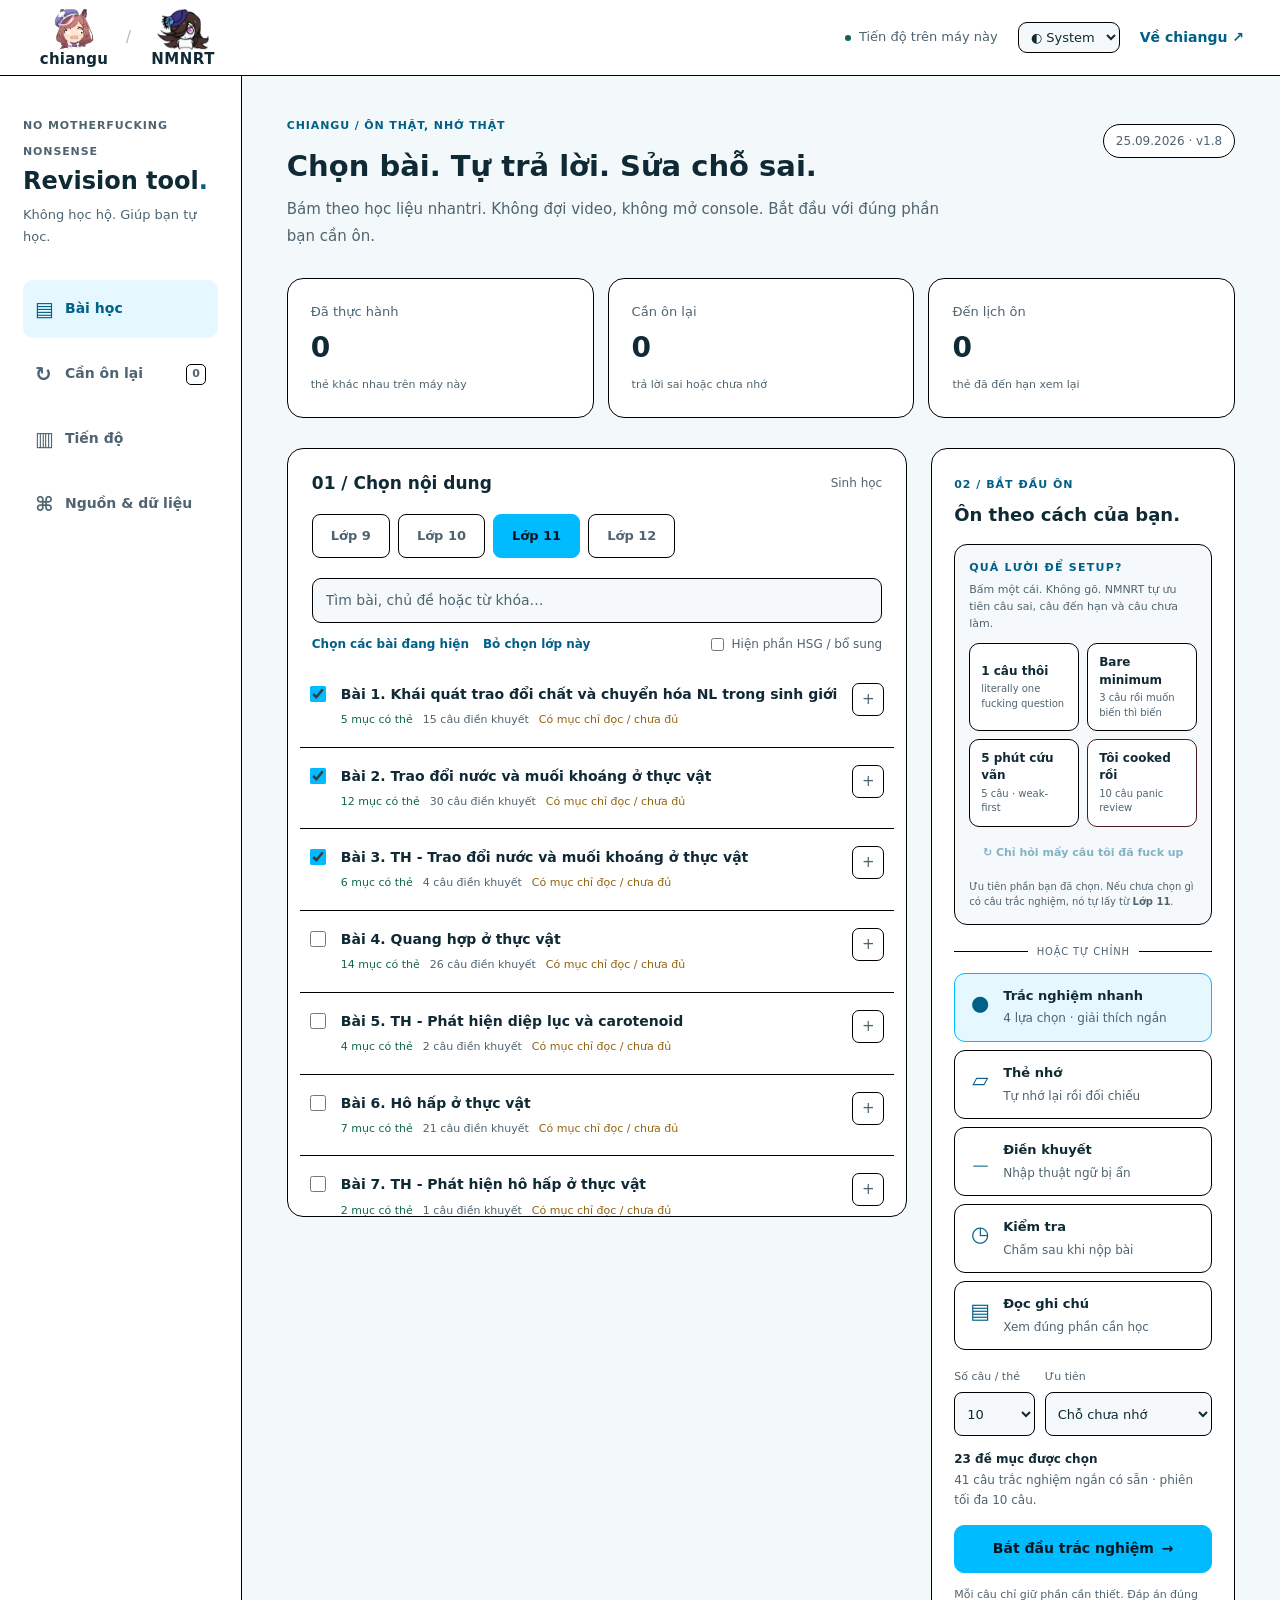
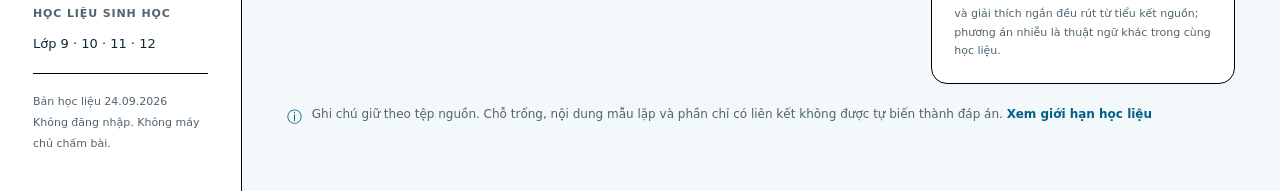
==== nmnrt/index.html @ a5d6cffc "V2 Update Major overhauls, idk what to put though..." ====
<!doctype html>
<html lang="vi">
<head>
<meta charset="utf-8"><meta name="viewport" content="width=device-width,initial-scale=1">
<meta name="description" content="NMNRT — ôn Sinh học theo chủ đề từ học liệu nhantri. Trắc nghiệm ngắn, giải thích gọn, thẻ nhớ và kiểm tra.">
<meta name="color-scheme" content="light dark">
<title>NMNRT · chiangu</title>
<!-- Shared Chiangu artwork; explicit sizes for browser tabs and saved shortcuts. -->
<link rel="icon" type="image/x-icon" href="assets/rice.ico?v=1.5" sizes="16x16 32x32 48x48">
<link rel="icon" type="image/png" href="assets/rice-16.png?v=1.5" sizes="16x16">
<link rel="icon" type="image/png" href="assets/rice-32.png?v=1.5" sizes="32x32">
<link rel="icon" type="image/png" href="assets/rice-48.png?v=1.5" sizes="48x48">
<link rel="apple-touch-icon" href="assets/rice-180.png?v=1.5" sizes="180x180">
<link rel="stylesheet" href="../theme.css?v=1.9">
<link rel="stylesheet" href="styles.css?v=1.9">
<script src="../theme.js?v=1.9"></script>
<script src="core.js" defer></script>
<script src="data.js?v=1.1" defer></script>
<script src="app.js?v=1.9" defer></script>
</head>
<body>
<a class="skip" href="#main">Bỏ qua đến nội dung</a>
<header class="topbar">
 <a class="wordmark" href="../index.html">
  <span class="brand-part">
    <img class="brand-icon chiangu-icon"
         src="../images/mambo.png"
         alt="">
    <span class="brand-label">chiangu</span>
  </span>

  <span class="slash">/</span>

  <span class="brand-part">
    <img class="brand-icon nmnrt-icon"
         src="assets/rice.png"
         alt="">
    <strong class="brand-label">NMNRT</strong>
  </span>
</a>
 <div class="top-actions"><span class="local-pill"><i aria-hidden="true"></i>Tiến độ trên máy này</span><label class="sr-only" for="theme">Giao diện</label><select id="theme" aria-label="Giao diện"><option value="system">◐ System</option><option value="light">☀ Bright</option><option value="dark">☾ Dark</option></select><a class="back-link" href="../index.html">Về chiangu ↗</a></div>
</header>
<div id="storageWarning" class="notice warning" hidden>Trình duyệt không cho lưu dữ liệu. Bạn vẫn ôn được; hãy xuất tiến độ trước khi đóng trang.</div>
<div class="shell">
<aside class="sidebar" aria-label="Điều hướng ôn tập">
 <div class="side-brand"><span class="eyebrow">NO MOTHERFUCKING NONSENSE</span><h1>Revision tool<span>.</span></h1><p>Không học hộ. Giúp bạn tự học.</p></div>
 <nav class="main-nav" aria-label="Các mục"><button class="nav-btn active" data-view="learn"><span aria-hidden="true">▤</span>Bài học</button><button class="nav-btn" data-view="weak"><span aria-hidden="true">↻</span>Cần ôn lại <b id="weakCount">0</b></button><button class="nav-btn" data-view="progress"><span aria-hidden="true">▥</span>Tiến độ</button><button class="nav-btn" data-view="sources"><span aria-hidden="true">⌘</span>Nguồn & dữ liệu</button></nav>
 <div class="side-bottom"><span class="tiny-label">HỌC LIỆU SINH HỌC</span><p>Lớp 9 · 10 · 11 · 12</p><div class="side-rule"></div><small>Bản học liệu 24.09.2026<br>Không đăng nhập. Không máy chủ chấm bài.</small></div>
</aside>
<main id="main" tabindex="-1"><div id="app"><p class="loading">Đang mở học liệu…</p></div></main>
</div>
<div id="toast" role="status" aria-live="polite"></div>
<dialog id="notesDialog"><div class="dialog-top"><strong id="dialogTitle">Ghi chú nguồn</strong><button class="icon-btn" id="closeNotes" aria-label="Đóng ghi chú">✕</button></div><div id="notesBody"></div></dialog>
<input type="file" id="importProgress" accept="application/json,.json" hidden>
<noscript><div class="notice warning">NMNRT cần JavaScript để mở ghi chú, tạo phiên ôn và lưu tiến độ.</div></noscript>
</body></html>
---- theme.css ----
/* Shared Chiangu theme + utility-page chrome.
   Page-specific layouts stay in their own stylesheets. */

@font-face {
  font-family: Comfortaa-Regular;
  src: url("./font/comfortaa/Comfortaa-Regular.ttf") format("truetype");
  font-display: swap;
}

@font-face {
  font-family: Comfortaa-Bold;
  src: url("./font/comfortaa/Comfortaa-Bold.ttf") format("truetype");
  font-display: swap;
}

:root {
  --chiangu-cyan: rgba(0, 187, 255, 1);
  --chiangu-cyan-hover: rgb(0, 162, 220);
  --chiangu-cyan-active: rgb(0, 130, 177);
  --chiangu-border: #000000;
  --chiangu-light-bg: #e5e7eb;
  --chiangu-dark-bg: #0b151c;
  --chiangu-dark-panel: #17252d;
  --chiangu-dark-panel-2: #1d2e38;
  --chiangu-dark-text: #eef7fb;
  --chiangu-dark-muted: #afc3cd;
}

html[data-theme="light"] {
  color-scheme: light;
}

html[data-theme="dark"] {
  color-scheme: dark;
}

/* ---------- Shared toolbar for root utility pages ---------- */
.chiangu-page-toolbar {
  box-sizing: border-box;
  width: min(100%, 1200px);
  margin: 0 auto 16px;
  display: flex;
  align-items: center;
  justify-content: space-between;
  gap: 12px;
  font-family: Comfortaa-Regular, system-ui, sans-serif;
}

.chiangu-back-button {
  display: inline-flex;
  align-items: center;
  justify-content: center;
  min-height: 42px;
  padding: 10px 16px;
  border: 1px solid var(--chiangu-border);
  border-radius: 10px;
  background: var(--chiangu-cyan);
  color: #ffffff !important;
  text-decoration: none !important;
  font-family: Comfortaa-Bold, Comfortaa-Regular, system-ui, sans-serif;
  font-size: 14px;
  font-weight: 700;
  line-height: 1.2;
  cursor: pointer;
  transition: background .18s ease, transform .1s ease;
}

.chiangu-back-button:hover {
  background: var(--chiangu-cyan-hover);
}

.chiangu-back-button:active {
  background: var(--chiangu-cyan-active);
  transform: scale(.97);
}

.chiangu-back-button:focus-visible,
.chiangu-theme-select:focus-visible {
  outline: 3px solid rgba(0, 187, 255, .35);
  outline-offset: 3px;
}

.chiangu-theme-field {
  display: inline-flex;
  align-items: center;
  gap: 8px;
  color: inherit;
  font-size: 13px;
  font-weight: 700;
}

.chiangu-theme-select {
  min-height: 40px;
  padding: 7px 30px 7px 10px;
  border: 1px solid var(--chiangu-border);
  border-radius: 10px;
  background: rgba(255, 255, 255, .94);
  color: #101820;
  font-family: Comfortaa-Regular, system-ui, sans-serif;
  font-size: 13px;
}

/* ---------- Conservative dark styling for utility pages ---------- */
html[data-theme="dark"] body.chiangu-utility-page {
  background-color: var(--chiangu-dark-bg) !important;
  color: var(--chiangu-dark-text);
}

html[data-theme="dark"] body.chiangu-utility-page .container,
html[data-theme="dark"] body.chiangu-utility-page .no-print,
html[data-theme="dark"] body.chiangu-utility-page .section,
html[data-theme="dark"] body.chiangu-utility-page .controls,
html[data-theme="dark"] body.chiangu-utility-page .question,
html[data-theme="dark"] body.chiangu-utility-page .question-item,
html[data-theme="dark"] body.chiangu-utility-page .result,
html[data-theme="dark"] body.chiangu-utility-page .output,
html[data-theme="dark"] body.chiangu-utility-page .card {
  background-color: var(--chiangu-dark-panel) !important;
  color: var(--chiangu-dark-text) !important;
  border-color: var(--chiangu-border) !important;
}

html[data-theme="dark"] body.chiangu-utility-page h1,
html[data-theme="dark"] body.chiangu-utility-page h2,
html[data-theme="dark"] body.chiangu-utility-page h3,
html[data-theme="dark"] body.chiangu-utility-page h4,
html[data-theme="dark"] body.chiangu-utility-page label,
html[data-theme="dark"] body.chiangu-utility-page p,
html[data-theme="dark"] body.chiangu-utility-page li,
html[data-theme="dark"] body.chiangu-utility-page td,
html[data-theme="dark"] body.chiangu-utility-page caption {
  color: var(--chiangu-dark-text) !important;
}

html[data-theme="dark"] body.chiangu-utility-page input,
html[data-theme="dark"] body.chiangu-utility-page textarea,
html[data-theme="dark"] body.chiangu-utility-page select {
  background-color: var(--chiangu-dark-panel-2) !important;
  color: var(--chiangu-dark-text) !important;
  border-color: #000000 !important;
}

html[data-theme="dark"] body.chiangu-utility-page table,
html[data-theme="dark"] body.chiangu-utility-page th,
html[data-theme="dark"] body.chiangu-utility-page td {
  border-color: #000000 !important;
}

html[data-theme="dark"] body.chiangu-utility-page th {
  background-color: var(--chiangu-dark-panel-2) !important;
  color: var(--chiangu-dark-text) !important;
}

html[data-theme="dark"] .chiangu-theme-select {
  background: var(--chiangu-dark-panel-2);
  color: var(--chiangu-dark-text);
}

/* The printable certificate should remain a white document in dark mode. */
html[data-theme="dark"] body.chiangu-utility-page .certificate-page,
html[data-theme="dark"] body.chiangu-utility-page .certificate {
  background: #ffffff !important;
  color: #111827 !important;
}

@media (max-width: 600px) {
  .chiangu-page-toolbar {
    gap: 8px;
    margin-bottom: 12px;
  }

  .chiangu-back-button {
    padding: 10px 13px;
  }

  .chiangu-theme-field > span {
    position: absolute;
    width: 1px;
    height: 1px;
    padding: 0;
    margin: -1px;
    overflow: hidden;
    clip: rect(0, 0, 0, 0);
    white-space: nowrap;
    border: 0;
  }
}

@media print {
  .chiangu-page-toolbar {
    display: none !important;
  }
}
---- nmnrt/styles.css ----
/* NMNRT v1.8 — Chiangu cyan + local Comfortaa.
   CSS only: card IDs, answers, scoring, sessions and progress are unchanged.
   Filled controls use --accent; small links use --accent-text for readability. */
/* Local Comfortaa files already used by Chiangu's main stylesheet.
   These URLs are relative to nmnrt/; keep the existing font/ folder in place. */
@font-face {
  font-family: "Chiangu Comfortaa";
  src: url("../font/comfortaa/Comfortaa-Light.ttf") format("truetype");
  font-style: normal;
  font-weight: 300;
  font-display: swap;
}
@font-face {
  font-family: "Chiangu Comfortaa";
  src: url("../font/comfortaa/Comfortaa-Regular.ttf") format("truetype");
  font-style: normal;
  font-weight: 400;
  font-display: swap;
}
@font-face {
  font-family: "Chiangu Comfortaa";
  src: url("../font/comfortaa/Comfortaa-Bold.ttf") format("truetype");
  font-style: normal;
  font-weight: 700;
  font-display: swap;
}

:root {
  --bg: #f3f8fa;
  --panel: #fff;
  --panel2: #f5f9fb;
  --ink: #102a35;
  --muted: #4f6470;
  --line: #000000;
  --accent2: rgba(0, 187, 255, .10);
  --good: #126652;
  --good-bg: #e9f7f1;
  --warn: #92620e;
  --warn-bg: #fff5df;
  --bad: #a93848;
  --bad-bg: #fff0f2;
  --shadow: none;
  --radius: 16px;
  color-scheme: light;
  font-family: var(--chiangu-font);
  font-size: 15px;
  --chiangu-font: "Chiangu Comfortaa", "Comfortaa-Regular", system-ui, sans-serif;
  --accent-text: #006087;
  --accent-ink: #071820;
  --accent: rgba(0, 187, 255, 1);
  --accent-hover: rgb(0, 162, 220);
  --accent-active: rgb(0, 130, 177);
}

html[data-theme=dark] {
  --bg: #111a20;
  --panel: #17252d;
  --panel2: #1d2e38;
  --ink: #eaf3f7;
  --muted: #adc1cb;
  --line: #000000;
  --accent: rgba(0, 187, 255, 1);
  --accent2: rgba(0, 187, 255, .14);
  --good: #8ee3c2;
  --good-bg: #183d37;
  --warn: #f4cc7b;
  --warn-bg: #3f3321;
  --bad: #ffa4b2;
  --bad-bg: #442733;
  --shadow: none;
  color-scheme: dark;
  --accent-text: #7bdcff;
}

* {
  box-sizing: border-box;
}

body {
  margin: 0;
  background: var(--bg);
  color: var(--ink);
  line-height: 1.6;
}

button,input,select,textarea {
  font: inherit;
}

button,a,input,select,textarea {
  -webkit-tap-highlight-color: transparent;
}

button {
  cursor: pointer;
}

button:disabled {
  cursor: not-allowed;
  opacity: .46;
}

button,a {
  touch-action: manipulation;
}

button:focus-visible,a:focus-visible,summary:focus-visible {
  outline: 3px solid var(--accent);
  outline-offset: 3px;
}

input:focus-visible,select:focus-visible,textarea:focus-visible {
  outline: 2px solid var(--accent);
  outline-offset: 1px;
}

a {
  color: var(--accent-text);
  text-decoration: none;
}

a:hover {
  text-decoration: underline;
}

h1,h2,h3,p {
  margin: 0;
}

h2 {
  font-size: 29px;
  line-height: 1.3;
  letter-spacing: 0;
}

h3 {
  font-size: 18px;
  line-height: 1.4;
}

small {
  font-size: 13px;
}

.muted {
  color: var(--muted);
}

.sr-only {
  position: absolute;
  width: 1px;
  height: 1px;
  padding: 0;
  margin: -1px;
  overflow: hidden;
  clip: rect(0,0,0,0);
  white-space: nowrap;
  border: 0;
}

[hidden] {
  display: none !important;
}

.skip {
  position: absolute;
  top: -100px;
  left: 15px;
  background: var(--panel);
  padding: 10px;
  z-index: 1000;
}

.skip:focus {
  top: 10px;
}

.topbar {
  height: 76px;
  border-bottom: 1px solid var(--line);
  background: var(--panel);
  display: flex;
  align-items: center;
  justify-content: space-between;
  padding: 0 36px;
  gap: 16px;
  position: relative;
  z-index: 3;
}

.wordmark {
  display: flex;
  align-items: center;
  gap: 12px;
  color: var(--ink);
  font-weight: 700;
  white-space: nowrap;
}

/* Mambo and Rice use different amounts of transparent padding.
   Give them equal layout boxes, then optically compensate Rice. */
.brand-part {
  display: inline-grid;
  grid-template-rows: 42px auto;
  justify-items: center;
  align-items: center;
  min-width: 76px;
  gap: 2px;
}

.brand-icon {
  display: block;
  width: 42px;
  height: 42px;
  object-fit: contain;
  padding: 0;
  border: 0;
  border-radius: 0;
  background: transparent;
}

.chiangu-icon {
  transform: scale(.94);
}

.nmnrt-icon {
  transform: scale(1.28);
}

.brand-label {
  font-size: 15px;
  line-height: 1;
  font-weight: 700;
  letter-spacing: .2px;
}

.wordmark strong.brand-label {
  font-size: 15px;
  font-weight: 700;
  letter-spacing: .5px;
}

.wordmark:hover {
  text-decoration: none;
}

.slash {
  color: var(--muted);
  opacity: .45;
  margin: 0 2px;
  font-weight: 400;
}

.top-actions {
  display: flex;
  gap: 20px;
  align-items: center;
}

.local-pill {
  display: flex;
  align-items: center;
  gap: 8px;
  font-size: 13px;
  color: var(--muted);
}

.local-pill i {
  width: 6px;
  height: 6px;
  background: var(--good);
  border-radius: 50%;
}

.back-link {
  font-size: 14px;
  font-weight: 700;
}

.top-actions select {
  background: var(--panel2);
  color: var(--ink);
  border: 1px solid var(--line);
  border-radius: 9px;
  padding: 6px 8px;
  font-size: 13px;
}

.shell {
  display: grid;
  grid-template-columns: 242px minmax(0,1fr);
  max-width: 1700px;
  margin: auto;
  min-height: calc(100vh - 76px);
}

.sidebar {
  border-right: 1px solid var(--line);
  padding: 36px 23px;
  display: flex;
  flex-direction: column;
  gap: 32px;
  background: var(--panel);
}

.eyebrow,.tiny-label {
  font-size: 11px;
  letter-spacing: 1.7px;
  font-weight: 700;
  color: var(--muted);
}

.side-brand h1 {
  font-size: 24px;
  line-height: 1.5;
  letter-spacing: 0;
}

.side-brand h1 span {
  color: var(--accent-text);
}

.side-brand p {
  color: var(--muted);
  font-size: 13px;
  margin-top: 5px;
}

.main-nav {
  display: grid;
  gap: 7px;
}

.nav-btn {
  display: flex;
  align-items: center;
  gap: 11px;
  background: none;
  border: 0;
  text-align: left;
  color: var(--muted);
  border-radius: 10px;
  padding: 12px;
  font-size: 14px;
  font-weight: 700;
}

.nav-btn span {
  width: 19px;
  font-size: 20px;
}

.nav-btn.active {
  background: var(--accent2);
  color: var(--accent-text);
}

.nav-btn:hover {
  background: var(--panel2);
  color: var(--ink);
}

.nav-btn b {
  margin-left: auto;
  background: var(--panel);
  border: 1px solid var(--line);
  font-size: 11px;
  padding: 0 5px;
  border-radius: 5px;
}

.side-bottom {
  margin-top: auto;
  padding: 70px 10px 0;
}

.side-bottom p {
  font-size: 13px;
  margin: 8px 0;
}

.side-bottom small {
  color: var(--muted);
  font-size: 11px;
  line-height: 1.9;
  display: block;
}

.side-rule {
  height: 1px;
  background: var(--line);
  margin: 18px 0;
}

main {
  min-width: 0;
  padding: 40px clamp(22px,3.5vw,58px) 60px;
  outline: none;
}

.page-head {
  display: flex;
  justify-content: space-between;
  gap: 18px;
  align-items: flex-start;
  margin-bottom: 28px;
}

.page-head .eyebrow {
  font-size: 11px;
  color: var(--accent-text);
  margin-bottom: 10px;
  display: block;
}

.page-head p {
  color: var(--muted);
  font-size: 15px;
  margin-top: 10px;
  max-width: 680px;
}

.snapshot {
  white-space: nowrap;
  font-size: 12px;
  border: 1px solid var(--line);
  border-radius: 30px;
  padding: 6px 12px;
  color: var(--muted);
  background: var(--panel);
  margin-top: 8px;
}

.stats {
  display: grid;
  grid-template-columns: repeat(3,1fr);
  gap: 14px;
  margin: 0 0 30px;
}

.stat {
  background: var(--panel);
  border: 1px solid var(--line);
  border-radius: var(--radius);
  padding: 20px 23px;
}

.stat span {
  font-size: 13px;
  color: var(--muted);
}

.stat strong {
  display: block;
  font-size: 28px;
  line-height: 1.3;
  margin: 5px 0;
}

.stat small {
  font-size: 11px;
  color: var(--muted);
}

.workbench {
  display: grid;
  grid-template-columns: minmax(0,1fr) 304px;
  gap: 24px;
  align-items: start;
}

.panel {
  background: var(--panel);
  border: 1px solid var(--line);
  border-radius: var(--radius);
  box-shadow: var(--shadow);
  min-width: 0;
}

.panel-head {
  padding: 23px 24px 18px;
  display: flex;
  justify-content: space-between;
  gap: 10px;
  align-items: center;
}

.panel-head h3 {
  font-size: 16px;
}

.panel-head small {
  font-size: 12px;
  color: var(--muted);
}

.grade-tabs {
  display: flex;
  gap: 8px;
  padding: 0 24px 20px;
}

.grade-tab {
  border: 1px solid var(--line);
  background: var(--panel);
  color: var(--muted);
  padding: 8px 18px;
  border-radius: 8px;
  font-size: 13px;
  font-weight: 700;
}

.grade-tab.active {
  background: var(--accent);
  color: var(--accent-ink);
  border-color: var(--accent);
}

.search-wrap {
  padding: 0 24px;
}

.search {
  border: 1px solid var(--line);
  border-radius: 9px;
  width: 100%;
  padding: 10px 13px;
  background: var(--panel2);
  color: var(--ink);
  font-size: 14px;
}

.search::placeholder {
  color: var(--muted);
}

.selection-tools {
  padding: 11px 24px;
  display: flex;
  gap: 14px;
  flex-wrap: wrap;
  align-items: center;
}

.text-btn {
  border: 0;
  padding: 0;
  background: none;
  color: var(--accent-text);
  font-size: 12px;
  font-weight: 700;
}

.text-btn:hover {
  text-decoration: underline;
}

.tiny-check {
  font-size: 12px;
  color: var(--muted);
  display: flex;
  gap: 5px;
  align-items: center;
  margin-left: auto;
}

.tiny-check input {
  accent-color: var(--accent);
}

.lesson-list {
  padding: 0 12px 13px;
  max-height: 550px;
  overflow: auto;
}

.lesson {
  border-top: 1px solid var(--line);
  padding: 0 10px;
}

.lesson:first-child {
  border-top: 0;
}

.lesson-row {
  display: grid;
  grid-template-columns: 22px minmax(0,1fr) 25px;
  gap: 9px;
  align-items: start;
  padding: 17px 0;
}

.lesson-select {
  display: flex;
  padding-top: 3px;
}

.lesson-select input {
  width: 16px;
  height: 16px;
  margin: 0;
  accent-color: var(--accent);
}

.lesson-label {
  font-size: 14px;
  font-weight: 700;
  display: block;
  line-height: 1.5;
  cursor: pointer;
}

.lesson-meta {
  font-size: 11px;
  color: var(--muted);
  margin-top: 5px;
  display: flex;
  gap: 10px;
  flex-wrap: wrap;
}

.lesson-meta .ready {
  color: var(--good);
}

.lesson-meta .limited {
  color: var(--warn);
}

.icon-btn {
  border: 1px solid var(--line);
  border-radius: 7px;
  background: var(--panel);
  color: var(--muted);
  padding: 2px 7px;
  line-height: 1.8;
}

.section-choices {
  padding: 0 0 16px 30px;
  display: grid;
  gap: 8px;
}

.section-choice {
  display: grid;
  grid-template-columns: 17px minmax(0,1fr) auto;
  align-items: start;
  gap: 7px;
  font-size: 12px;
  color: var(--muted);
}

.section-choice label {
  cursor: pointer;
}

.section-choice input {
  accent-color: var(--accent);
  margin: 4px 0;
}

.section-choice a {
  font-size: 11px;
}

.section-choice .tag {
  font-size: 11px;
  padding: 1px 4px;
}

.session-setup {
  padding: 22px;
  position: sticky;
  top: 20px;
}

.session-setup .step {
  font-size: 11px;
  font-weight: 700;
  letter-spacing: 1px;
  color: var(--accent-text);
}

.session-setup h3 {
  margin: 6px 0 17px;
}

.mode-options {
  display: grid;
  gap: 8px;
}

.mode {
  border: 1px solid var(--line);
  background: var(--panel);
  border-radius: 11px;
  padding: 12px;
  color: var(--ink);
  display: flex;
  text-align: left;
  gap: 10px;
  width: 100%;
}

.mode.active {
  background: var(--accent2);
  border-color: var(--accent);
}

.mode .symbol {
  font-size: 21px;
  color: var(--accent-text);
  width: 26px;
  text-align: center;
}

.mode b {
  display: block;
  font-size: 13px;
}

.mode small {
  display: block;
  font-size: 11px;
  line-height: 1.5;
  color: var(--muted);
  margin-top: 2px;
}

.fields {
  display: grid;
  grid-template-columns: 1fr 1fr;
  gap: 10px;
  margin: 18px 0 13px;
}

.field label {
  display: block;
  font-size: 11px;
  color: var(--muted);
  margin-bottom: 5px;
}

.field select {
  width: 100%;
  border-radius: 8px;
  background: var(--panel2);
  border: 1px solid var(--line);
  padding: 8px;
  color: var(--ink);
  font-size: 13px;
}

.pool-line {
  font-size: 12px;
  color: var(--muted);
  line-height: 1.7;
  margin: 12px 0 15px;
  min-height: 40px;
}

.pool-line b {
  color: var(--ink);
}

.primary,.secondary,.danger {
  border-radius: 10px;
  padding: 11px 17px;
  font-size: 14px;
  font-weight: 700;
  display: inline-flex;
  justify-content: center;
  align-items: center;
  gap: 8px;
}

.primary {
  background: var(--accent);
  border: 1px solid var(--accent);
  color: var(--accent-ink);
}

html[data-theme=dark] .primary,html[data-theme=dark] .grade-tab.active {
  color: var(--accent-ink);
}

.secondary {
  background: var(--panel);
  border: 1px solid var(--line);
  color: var(--ink);
}

.danger {
  border: 1px solid var(--bad);
  background: var(--panel);
  color: var(--bad);
}

.full {
  width: 100%;
}

.setup-foot {
  font-size: 11px;
  color: var(--muted);
  line-height: 1.7;
  margin-top: 13px;
}

.bottom-note {
  margin-top: 20px;
  font-size: 12px;
  color: var(--muted);
  line-height: 1.8;
  display: flex;
  gap: 10px;
}

.bottom-note span {
  color: var(--accent-text);
  font-size: 15px;
}

.notice {
  border: 1px solid var(--line);
  border-radius: 12px;
  padding: 15px 18px;
  margin: 16px 0;
  font-size: 13px;
  line-height: 1.8;
}

.notice.warning {
  background: var(--warn-bg);
  color: var(--warn);
  border-color: var(--warn);
}

.notice.info {
  background: var(--accent2);
  color: var(--ink);
  border-color: var(--accent);
}

#storageWarning {
  margin: 0;
  border-radius: 0;
  text-align: center;
}

.empty-state {
  padding: 38px 25px;
  text-align: center;
}

.empty-state .empty-mark {
  font-size: 34px;
  color: var(--accent-text);
  display: block;
  margin-bottom: 12px;
}

.empty-state h3 {
  margin-bottom: 10px;
}

.empty-state p {
  color: var(--muted);
  font-size: 14px;
  max-width: 570px;
  margin: 0 auto 20px;
}

.tag {
  border: 1px solid var(--line);
  color: var(--muted);
  padding: 2px 7px;
  border-radius: 5px;
  font-size: 11px;
  white-space: nowrap;
}

.tag.warn {
  background: var(--warn-bg);
  color: var(--warn);
  border-color: var(--warn);
}

.tag.good {
  background: var(--good-bg);
  color: var(--good);
  border-color: var(--good);
}

.tag.bad {
  background: var(--bad-bg);
  color: var(--bad);
  border-color: var(--bad);
}

.toolbar {
  display: flex;
  gap: 10px;
  align-items: center;
  justify-content: space-between;
  margin: 0 0 22px;
  flex-wrap: wrap;
}

.toolbar h2 {
  font-size: 23px;
}

.progress-track {
  height: 5px;
  border-radius: 9px;
  background: var(--line);
  overflow: hidden;
  margin: 10px 0 25px;
}

.progress-track i {
  display: block;
  height: 100%;
  background: var(--accent);
  transition: width .2s;
}

.study-wrap {
  max-width: 860px;
  margin: auto;
}

.study-card {
  padding: 32px clamp(20px,4vw,44px);
  min-height: 330px;
}

.study-meta {
  display: flex;
  gap: 12px;
  align-items: center;
  justify-content: space-between;
  font-size: 12px;
  color: var(--muted);
  margin-bottom: 24px;
}

.study-meta span {
  max-width: 80%;
}

.prompt-label {
  font-size: 11px;
  letter-spacing: 1.2px;
  color: var(--accent-text);
  font-weight: 700;
  margin-bottom: 13px;
}

.question {
  font-size: 21px;
  line-height: 1.8;
  overflow-wrap: anywhere;
  font-weight: 400;
}

.blank {
  display: inline-block;
  min-width: 95px;
  border-bottom: 2px solid var(--accent);
  background: var(--accent2);
  padding: 0 12px;
  border-radius: 4px 4px 0 0;
  color: var(--accent-text);
  font-size: 17px;
  text-align: center;
}

.answer-input {
  width: 100%;
  border: 1px solid var(--line);
  border-radius: 10px;
  padding: 13px 15px;
  background: var(--panel2);
  color: var(--ink);
  margin: 25px 0 12px;
  font-size: 15px;
}

.answer-input::placeholder {
  color: var(--muted);
}

textarea.answer-input {
  resize: vertical;
  min-height: 125px;
}

.input-hint {
  font-size: 12px;
  color: var(--muted);
}

.card-actions {
  display: flex;
  justify-content: space-between;
  gap: 14px;
  margin-top: 24px;
  align-items: center;
  flex-wrap: wrap;
}

.feedback {
  margin-top: 24px;
  border-top: 1px solid var(--line);
  padding-top: 23px;
}

.feedback h3 {
  font-size: 16px;
  margin-bottom: 10px;
}

.source-notes {
  display: grid;
  gap: 12px;
  font-size: 15px;
  line-height: 1.85;
  margin: 15px 0;
  overflow-wrap: anywhere;
}

.source-notes p {
  white-space: pre-line;
}

.source-notes .source-item {
  border-left: 2px solid var(--line);
  padding-left: 15px;
}

.source-label {
  font-size: 11px;
  color: var(--muted);
  margin: 14px 0 0;
}

.source-link {
  font-size: 12px;
  margin-top: 8px;
  display: inline-block;
}

.rating-buttons {
  display: grid;
  grid-template-columns: repeat(4,1fr);
  gap: 8px;
  margin-top: 20px;
}

.rating {
  padding: 11px 5px;
  border: 1px solid var(--line);
  border-radius: 10px;
  background: var(--panel2);
  color: var(--ink);
  font-size: 13px;
}

.rating small {
  display: block;
  font-size: 11px;
  color: var(--muted);
  margin-top: 3px;
}

.rating[data-rating="0"] {
  color: var(--bad);
}

.rating[data-rating="3"] {
  color: var(--good);
}

.timer {
  font-family: ui-monospace,Consolas,monospace;
  padding: 6px 12px;
  background: var(--panel);
  border: 1px solid var(--line);
  border-radius: 8px;
  font-weight: 700;
  font-size: 16px;
}

.exam-grid {
  display: flex;
  gap: 6px;
  flex-wrap: wrap;
  margin-bottom: 20px;
}

.exam-number {
  min-width: 31px;
  height: 31px;
  background: var(--panel);
  border: 1px solid var(--line);
  color: var(--muted);
  border-radius: 6px;
  font-size: 12px;
}

.exam-number.answered {
  background: var(--accent2);
  color: var(--accent-text);
}

.exam-number.active {
  border: 2px solid var(--accent);
  color: var(--accent-text);
}

.result-hero {
  padding: 36px;
  text-align: center;
  margin-bottom: 24px;
}

.result-score {
  font-size: 62px;
  font-weight: 700;
  letter-spacing: 0;
  line-height: 1.2;
  color: var(--accent-text);
  margin: 15px 0;
}

.result-score small {
  font-size: 24px;
  color: var(--muted);
  font-weight: 400;
  letter-spacing: 0;
}

.result-hero p {
  color: var(--muted);
  font-size: 14px;
}

.result-actions {
  display: flex;
  gap: 10px;
  flex-wrap: wrap;
  justify-content: center;
  margin-top: 20px;
}

.review-list {
  display: grid;
  gap: 12px;
}

.review-item {
  padding: 20px;
}

.review-item summary {
  cursor: pointer;
  font-size: 14px;
  display: flex;
  align-items: flex-start;
  gap: 12px;
  list-style: none;
}

.review-item .question {
  font-size: 15px;
  margin: 18px 0 10px;
}

.review-item .your-answer {
  color: var(--muted);
  font-size: 13px;
  white-space: pre-wrap;
}

.weak-card {
  padding: 18px 22px;
  display: flex;
  justify-content: space-between;
  gap: 16px;
  align-items: center;
  border-bottom: 1px solid var(--line);
}

.weak-card:last-child {
  border-bottom: 0;
}

.weak-card h3 {
  font-size: 14px;
}

.weak-card p {
  font-size: 12px;
  color: var(--muted);
  margin: 5px 0;
}

.actions-row {
  display: flex;
  gap: 10px;
  flex-wrap: wrap;
  margin: 20px 0;
}

.section-heading {
  margin: 28px 0 14px;
  font-size: 18px;
}

.progress-row {
  padding: 18px 23px;
  border-top: 1px solid var(--line);
  display: grid;
  grid-template-columns: minmax(0,1fr) 130px;
  gap: 18px;
  align-items: center;
}

.progress-row:first-child {
  border: 0;
}

.progress-row h3 {
  font-size: 14px;
}

.progress-row small {
  color: var(--muted);
  font-size: 11px;
}

.progress-row .progress-track {
  margin: 7px 0;
  height: 6px;
}

.progress-summary {
  display: grid;
  grid-template-columns: 1fr 1fr;
  gap: 18px;
}

.progress-summary .panel {
  padding: 24px;
}

.progress-summary p {
  font-size: 13px;
  color: var(--muted);
  margin: 10px 0;
}

.coverage {
  width: 100%;
  border-collapse: collapse;
  font-size: 13px;
  text-align: left;
}

.coverage td,.coverage th {
  padding: 16px 19px;
  border-bottom: 1px solid var(--line);
}

.coverage th {
  color: var(--muted);
  font-size: 11px;
  background: var(--panel2);
}

.table-scroll {
  overflow: auto;
}

.source-page {
  max-width: 1040px;
}

.source-page .prose {
  font-size: 14px;
  color: var(--muted);
  line-height: 1.9;
  margin: 14px 0;
}

.source-page .panel-pad {
  padding: 22px 25px;
}

.source-page details {
  margin: 13px 0;
  font-size: 14px;
}

.source-page summary {
  cursor: pointer;
  font-weight: 700;
}

.source-page details p {
  margin: 9px 0;
  color: var(--muted);
}

.lesson-note {
  padding: 24px;
  margin-bottom: 15px;
}

.lesson-note summary {
  cursor: pointer;
  font-size: 15px;
  font-weight: 700;
}

.lesson-note .section-block {
  border-top: 1px solid var(--line);
  padding: 20px 0;
}

.lesson-note h3 {
  font-size: 15px;
  margin-bottom: 8px;
}

.notes-mini {
  font-size: 12px;
  color: var(--muted);
  margin-top: 10px;
}

.teacher-task {
  white-space: pre-line;
  font-size: 13px;
  color: var(--muted);
}

.resource-links {
  display: flex;
  gap: 10px;
  flex-wrap: wrap;
  margin: 13px 0;
}

.resource-links a {
  font-size: 12px;
}

.source-note-id {
  font-size: 11px;
  letter-spacing: .4px;
  color: var(--muted);
}

.resource-disclosure {
  margin-top: 20px;
}

dialog {
  border: 1px solid var(--line);
  border-radius: 18px;
  background: var(--panel);
  color: var(--ink);
  width: min(850px,94vw);
  max-height: 88vh;
  padding: 0;
  box-shadow: 0 20px 100px #0004;
}

dialog::backdrop {
  background: #0b182aaa;
  backdrop-filter: blur(4px);
}

.dialog-top {
  display: flex;
  justify-content: space-between;
  align-items: center;
  gap: 16px;
  border-bottom: 1px solid var(--line);
  padding: 17px 24px;
  position: sticky;
  top: 0;
  background: var(--panel);
  z-index: 2;
}

#notesBody {
  padding: 25px;
}

.loading {
  padding: 40px;
  color: var(--muted);
}

#toast {
  position: fixed;
  bottom: 24px;
  left: 50%;
  transform: translate(-50%,30px);
  background: var(--ink);
  color: var(--panel);
  padding: 12px 19px;
  border-radius: 11px;
  box-shadow: var(--shadow);
  font-size: 13px;
  max-width: 90vw;
  opacity: 0;
  pointer-events: none;
  transition: .2s;
  z-index: 1000;
}

#toast.show {
  opacity: 1;
  transform: translate(-50%,0);
}

.inline-code {
  font-family: ui-monospace,Consolas,monospace;
  background: var(--panel2);
  border: 1px solid var(--line);
  border-radius: 4px;
  padding: 1px 4px;
  font-size: 12px;
}

.footer-fine {
  font-size: 11px;
  color: var(--muted);
  text-align: center;
  margin-top: 24px;
}

.resume {
  margin: 0 0 20px;
  display: flex;
  align-items: center;
  gap: 15px;
  justify-content: space-between;
  background: var(--accent2);
  border: 1px solid var(--accent);
  border-radius: 12px;
  padding: 15px 19px;
}

.resume p {
  font-size: 13px;
}

.resume .primary,.resume .secondary {
  font-size: 12px;
  padding: 7px 12px;
}

.correct {
  color: var(--good);
}

.incorrect {
  color: var(--bad);
}

.page-break {
  break-before: page;
}

@media (min-width:1450px) {
  .workbench {
    grid-template-columns: minmax(0,1fr) 340px;
  }

  .session-setup {
    padding: 26px;
  }

  .lesson-list {
    max-height: 610px;
  }

}

@media (max-width:1120px) {
  .shell {
    grid-template-columns: 205px 1fr;
  }

  .sidebar {
    padding: 28px 16px;
  }

  .side-brand h1 {
    font-size: 22px;
  }

  main {
    padding: 30px 24px;
  }

  .workbench {
    grid-template-columns: minmax(0,1fr) 265px;
    gap: 16px;
  }

  .session-setup {
    padding: 18px;
  }

  .topbar {
    padding: 0 24px;
  }

  .stats {
    gap: 10px;
  }

  .stat {
    padding: 16px;
  }

  .snapshot {
    display: none;
  }

  .grade-tabs {
    padding-left: 18px;
    padding-right: 18px;
  }

  .grade-tab {
    padding: 7px 15px;
  }

}

@media (max-width:900px) {
  .shell {
    grid-template-columns: 1fr;
  }

  .sidebar {
    border-right: 0;
    border-bottom: 1px solid var(--line);
    padding: 10px 24px;
    display: block;
  }

  .side-brand,.side-bottom {
    display: none;
  }

  .main-nav {
    display: flex;
    gap: 7px;
  }

  .nav-btn {
    padding: 8px 12px;
    font-size: 13px;
  }

  .nav-btn span {
    font-size: 17px;
  }

  .local-pill {
    display: none;
  }

  .workbench {
    grid-template-columns: minmax(0,1fr) 285px;
  }

  .topbar {
    height: 65px;
  }

  .wordmark {
    font-size: 17px;
  }

  .shell {
    min-height: calc(100vh - 65px);
  }

  main {
    padding: 30px 24px;
  }

  .page-head {
    margin-bottom: 23px;
  }

}

@media (max-width:690px) {
  .topbar {
    padding: 0 16px;
    height: 62px;
  }

  .wordmark {
    gap: 7px;
  }

  .wordmark strong {
    font-size: 13px;
  }

  .slash {
    margin: 0 1px;
  }

  .brand-part {
    grid-template-rows: 34px auto;
    min-width: 64px;
  }

  .brand-icon {
    width: 34px;
    height: 34px;
  }

  .brand-label,
  .wordmark strong.brand-label {
    font-size: 12px;
  }

  .back-link {
    display: none;
  }

  .top-actions {
    gap: 7px;
  }

  .sidebar {
    padding: 8px;
  }

  .main-nav {
    gap: 2px;
    justify-content: space-between;
  }

  .nav-btn {
    gap: 5px;
    padding: 8px 7px;
    font-size: 11px;
  }

  .nav-btn span {
    width: 14px;
    font-size: 15px;
  }

  .nav-btn b {
    font-size: 11px;
  }

  .nav-btn[data-view=sources] span {
    display: none;
  }

  main {
    padding: 26px 16px 45px;
  }

  h2 {
    font-size: 26px;
  }

  .page-head p {
    font-size: 13px;
  }

  .stats {
    gap: 8px;
    margin-bottom: 22px;
  }

  .stat {
    padding: 13px 11px;
    border-radius: 12px;
  }

  .stat span {
    font-size: 11px;
  }

  .stat strong {
    font-size: 23px;
  }

  .stat small {
    font-size: 11px;
    line-height: 1.6;
    display: block;
  }

  .workbench {
    display: flex;
    flex-direction: column;
    gap: 18px;
  }

  .workbench>section,.session-setup {
    width: 100%;
  }

  .session-setup {
    position: static;
    padding: 22px;
  }

  .mode-options {
    grid-template-columns: 1fr 1fr;
  }

  .mode {
    padding: 11px 9px;
  }

  .mode .symbol {
    width: 22px;
  }

  .mode b {
    font-size: 12px;
  }

  .mode small {
    font-size: 11px;
  }

  .lesson-list {
    max-height: 450px;
  }

  .panel-head {
    padding: 21px 19px 16px;
  }

  .grade-tabs {
    padding: 0 19px 17px;
    gap: 7px;
  }

  .grade-tab {
    flex: 1;
    padding: 8px 7px;
  }

  .search-wrap {
    padding: 0 19px;
  }

  .selection-tools {
    padding: 11px 19px;
    gap: 10px;
  }

  .tiny-check {
    font-size: 11px;
  }

  .lesson-row {
    padding: 14px 0;
  }

  .lesson-label {
    font-size: 13px;
  }

  .study-card {
    padding: 25px 19px;
  }

  .question {
    font-size: 18px;
  }

  .study-meta {
    margin-bottom: 18px;
    font-size: 11px;
  }

  .rating-buttons {
    grid-template-columns: 1fr 1fr;
  }

  .card-actions {
    margin-top: 18px;
  }

  .progress-summary {
    grid-template-columns: 1fr;
  }

  .progress-row {
    grid-template-columns: 1fr;
    gap: 5px;
  }

  .weak-card {
    align-items: flex-start;
    padding: 18px;
  }

  .weak-card .secondary {
    font-size: 11px;
    white-space: nowrap;
    padding: 7px 10px;
  }

  .resume {
    flex-wrap: wrap;
  }

  .source-page .panel-pad {
    padding: 20px;
  }

  .coverage td,.coverage th {
    padding: 12px;
  }

  .result-hero {
    padding: 28px 20px;
  }

  .toolbar h2 {
    font-size: 20px;
  }

  .snapshot {
    display: none;
  }

  .source-notes {
    font-size: 14px;
  }

  .dialog-top {
    padding: 16px;
  }

  #notesBody {
    padding: 20px;
  }

  .study-meta span {
    max-width: 75%;
  }

  .lesson-note {
    padding: 20px;
  }

  .section-choices {
    padding-left: 20px;
  }

}

@media (prefers-reduced-motion:reduce) {
  * {
    scroll-behavior: auto !important;
    transition: none !important;
    animation: none !important;
  }

}

@media print {
  .topbar,.sidebar,.toolbar,.actions-row,.card-actions,.resource-links,#toast,.rating-buttons,.skip {
    display: none !important;
  }

  .shell {
    display: block;
  }

  body {
    background: white;
    color: black;
  }

  main {
    padding: 0;
  }

  .panel {
    box-shadow: none;
    border-color: #ccc;
    break-inside: avoid;
  }

  .source-notes {
    font-size: 11pt;
  }

  .source-item {
    break-inside: avoid;
  }

  details {
    display: block;
  }

  details>* {
    display: block !important;
  }

  .lesson-note {
    break-inside: auto;
  }

  .section-block {
    break-inside: avoid;
  }

  .source-label,.muted,.prose {
    color: #555 !important;
  }

  .page-head p {
    color: #555;
  }

  .blank {
    background: transparent;
  }

  .grade-tabs,.search-wrap,.selection-tools,.session-setup {
    display: none !important;
  }

  .lesson-list {
    max-height: none;
    overflow: visible;
  }

  .stats {
    display: none;
  }

  a {
    color: inherit;
    text-decoration: none;
  }

}

/* Comfortaa has wider, rounded glyphs: give labels room, not tighter tracking. */
body { font-weight: 400; line-height: 1.7; }
h1, h2, h3, h4, h5, h6 { font-weight: 700; line-height: 1.4; }
pre, code, kbd, samp {
  font-family: ui-monospace, SFMono-Regular, Consolas, "Liberation Mono", monospace;
  font-weight: 400;
}
.eyebrow, .tiny-label { letter-spacing: .08em; line-height: 1.8; }
.side-brand h1 { letter-spacing: 0; }
.page-head p { line-height: 1.8; }
.panel-head { flex-wrap: wrap; }
.panel-head h3 { font-size: 17px; }
.lesson-label { font-size: 14px; line-height: 1.65; }
.lesson-row { grid-template-columns: 22px minmax(0, 1fr) 32px; }
.section-choice { font-size: 12px; line-height: 1.75; }
.section-choice label, .lesson-label { overflow-wrap: break-word; }
.grade-tab, .nav-btn { min-height: 44px; }
.nav-btn.active:hover { background: var(--accent2); color: var(--accent-text); }
.icon-btn { min-width: 32px; min-height: 32px; }
.mode { align-items: flex-start; }
.mode > span { min-width: 0; }
.mode .symbol { flex: 0 0 26px; }
.mode b { font-size: 13px; line-height: 1.6; }
.mode small { font-size: 12px; line-height: 1.7; }
.fields { grid-template-columns: minmax(60px, .65fr) minmax(0, 1.35fr); }
.field select { min-height: 44px; }
.question { line-height: 1.75; letter-spacing: 0; }
.source-notes { font-size: 15px; line-height: 1.85; }
.primary, .secondary, .danger, .rating {
  min-height: 44px;
  transition: background-color 150ms ease, border-color 150ms ease;
}
.primary:not(:disabled):hover {
  background: var(--accent-hover);
  border-color: var(--accent-hover);
  color: var(--accent-ink);
}
.primary:not(:disabled):active {
  background: var(--accent-active);
  border-color: var(--accent-active);
  color: #000;
}
.secondary:not(:disabled):hover, .rating:not(:disabled):hover {
  background: var(--accent2);
  border-color: var(--accent);
}
.grade-tab:not(.active):hover { background: var(--accent2); color: var(--accent-text); }
input[type="text"], textarea, .cloze-input { font-size: 16px; }
.result-score { letter-spacing: 0; }
.resume { flex-wrap: wrap; }

@media (max-width: 900px) {
  .topbar { min-height: 68px; height: auto; padding-block: 10px; }
  .main-nav { flex-wrap: wrap; }
  .nav-btn { font-size: 13px; }
}
@media (max-width: 690px) {
  .topbar { padding-inline: 14px; gap: 8px; }
  .wordmark { font-size: 16px; gap: 6px; }
  .wordmark strong { font-size: 12px; }
  .top-actions select { font-size: 12px; padding: 7px 6px; }
  .stat { padding: 15px 12px; }
  .stat span, .stat small { font-size: 11px; line-height: 1.7; }
  .stat strong { margin: 7px 0; }
  .lesson-label { font-size: 14px; }
  .lesson-meta { font-size: 11px; }
  .mode-options { gap: 10px; }
  .mode { padding: 12px 10px; gap: 8px; }
  .mode b { font-size: 13px; }
  .mode small { font-size: 11px; }
  .mode .symbol { flex-basis: 20px; font-size: 19px; }
  .source-notes { font-size: 14px; }
  .question { font-size: 19px; }
  .study-meta { flex-wrap: wrap; }
  .study-meta span { max-width: 100%; }
  .field select { font-size: 16px; }
}
@media (max-width: 480px) {
  .main-nav { display: grid; grid-template-columns: repeat(2, minmax(0, 1fr)); gap: 6px; }
  .nav-btn { padding: 10px 12px; gap: 8px; font-size: 12px; }
  .nav-btn span, .nav-btn[data-view=sources] span { display: inline; width: 18px; font-size: 17px; }
  .nav-btn b { font-size: 11px; }
  .section-choice { grid-template-columns: 17px minmax(0, 1fr); }
  .section-choice > a { grid-column: 2; width: fit-content; }
}
@media (max-width: 360px) {
  .wordmark { font-size: 15px; gap: 4px; }
  .wordmark strong { font-size: 11px; }
  .brand-icon { width: 28px; height: 28px; }
  .mode-options, .fields { grid-template-columns: 1fr; }
  .stat { padding: 12px 8px; }
}
@media (prefers-reduced-motion: reduce) {
  .primary, .secondary, .danger, .rating { transition: none; }
}
@media print {
  .source-notes { font-size: 11pt; }
}

/* ================================================================
   v1.7 — quick multiple choice
   One compact fact at a time; source explanation stays deliberately short.
   ================================================================ */
.mcq-card {
  min-height: 0;
}

.mcq-question {
  max-width: 760px;
  font-size: clamp(19px, 2.2vw, 24px);
  line-height: 1.65;
}

.mcq-blank {
  min-width: 68px;
}

.mcq-options {
  display: grid;
  grid-template-columns: repeat(2, minmax(0, 1fr));
  gap: 10px;
  margin-top: 26px;
}

.mcq-option {
  width: 100%;
  min-height: 64px;
  display: grid;
  grid-template-columns: 32px minmax(0, 1fr);
  gap: 10px;
  align-items: center;
  text-align: left;
  padding: 12px 14px;
  border: 1px solid var(--line);
  border-radius: 12px;
  background: var(--panel2);
  color: var(--ink);
  line-height: 1.45;
  transition: border-color .12s ease, background .12s ease, transform .08s ease;
}

.mcq-option:hover:not(:disabled) {
  border-color: var(--accent);
  background: var(--accent2);
}

.mcq-option:active:not(:disabled) {
  transform: translateY(1px);
}

.mcq-option:disabled {
  opacity: 1;
  cursor: default;
}

.mcq-letter {
  width: 30px;
  height: 30px;
  display: grid;
  place-items: center;
  border: 1px solid var(--line);
  border-radius: 8px;
  background: var(--panel);
  color: var(--muted);
  font-size: 12px;
  font-weight: 700;
}

.mcq-option.selected {
  border-color: var(--accent);
  background: var(--accent2);
}

.mcq-option.correct {
  border-color: var(--good);
  background: var(--good-bg);
  color: var(--good);
}

.mcq-option.correct .mcq-letter {
  border-color: var(--good);
  color: var(--good);
  background: var(--panel);
}

.mcq-option.wrong {
  border-color: var(--bad);
  background: var(--bad-bg);
  color: var(--bad);
}

.mcq-option.wrong .mcq-letter {
  border-color: var(--bad);
  color: var(--bad);
  background: var(--panel);
}

.mcq-skip-row {
  margin-top: 17px;
  display: flex;
  align-items: center;
  justify-content: space-between;
  gap: 12px;
  flex-wrap: wrap;
}

.mcq-feedback {
  margin-top: 22px;
  padding-top: 20px;
}

.mcq-feedback h3.correct {
  color: var(--good);
}

.mcq-feedback h3.incorrect {
  color: var(--bad);
}

.mcq-answer {
  display: flex;
  align-items: baseline;
  gap: 10px;
  flex-wrap: wrap;
  margin-top: 8px;
}

.mcq-answer span {
  color: var(--muted);
  font-size: 12px;
  font-weight: 700;
  text-transform: uppercase;
  letter-spacing: .08em;
}

.mcq-answer strong {
  font-size: 18px;
  color: var(--ink);
}

.mcq-explain {
  margin-top: 10px;
  padding: 12px 14px;
  border-left: 3px solid var(--accent);
  border-radius: 0 10px 10px 0;
  background: var(--accent2);
  line-height: 1.65;
  font-size: 14px;
}

.mcq-feedback-foot {
  margin-top: 17px;
  display: flex;
  align-items: center;
  justify-content: space-between;
  gap: 14px;
  flex-wrap: wrap;
}

.mcq-review .mcq-answer,
.mcq-review .mcq-explain {
  margin-left: 0;
  margin-right: 0;
}

@media (max-width: 650px) {
  .mcq-options {
    grid-template-columns: 1fr;
  }
  .mcq-option {
    min-height: 58px;
  }
  .mcq-question {
    font-size: 19px;
  }
  .mcq-feedback-foot .primary {
    width: 100%;
  }
}

/* ================================================================
   v1.8 — procrastinator shortcuts
   Tiny zero-typing sessions for people whose motivation is on life support.
   ================================================================ */
.lazy-box {
  margin: 0 0 18px;
  padding: 14px;
  border: 1px solid var(--line);
  border-radius: 13px;
  background: var(--panel2);
}

.lazy-head {
  display: grid;
  gap: 3px;
  margin-bottom: 11px;
}

.lazy-head > span {
  color: var(--accent-text);
  font-size: 11px;
  font-weight: 700;
  letter-spacing: 1.25px;
}

.lazy-head small {
  color: var(--muted);
  font-size: 11px;
  line-height: 1.55;
}

.lazy-presets {
  display: grid;
  grid-template-columns: repeat(2, minmax(0, 1fr));
  gap: 8px;
}

.lazy-preset {
  min-width: 0;
  border: 1px solid var(--line);
  border-radius: 10px;
  background: var(--panel);
  color: var(--ink);
  padding: 10px 11px;
  text-align: left;
  transition: border-color .15s ease, background .15s ease, transform .1s ease;
}

.lazy-preset:hover {
  border-color: var(--accent);
  background: var(--accent2);
}

.lazy-preset:active {
  transform: translateY(1px);
}

.lazy-preset b,
.lazy-preset small {
  display: block;
  overflow-wrap: anywhere;
}

.lazy-preset b {
  font-size: 12px;
  line-height: 1.45;
}

.lazy-preset small {
  margin-top: 2px;
  color: var(--muted);
  font-size: 10px;
  line-height: 1.45;
}

.lazy-preset.panic {
  border-color: color-mix(in srgb, var(--bad) 45%, var(--line));
}

.lazy-mistakes {
  width: 100%;
  margin-top: 9px;
  border: 0;
  border-radius: 9px;
  padding: 8px 10px;
  background: transparent;
  color: var(--accent-text);
  font-size: 11px;
  font-weight: 700;
  text-align: center;
}

.lazy-mistakes:not(:disabled):hover {
  background: var(--accent2);
}

.lazy-note {
  margin-top: 8px;
  color: var(--muted);
  font-size: 10px;
  line-height: 1.55;
}

.setup-divider {
  display: flex;
  align-items: center;
  gap: 9px;
  margin: 2px 0 13px;
  color: var(--muted);
  font-size: 10px;
  text-transform: uppercase;
  letter-spacing: .8px;
}

.setup-divider::before,
.setup-divider::after {
  content: "";
  height: 1px;
  flex: 1;
  background: var(--line);
}

@media (max-width: 360px) {
  .lazy-presets {
    grid-template-columns: 1fr;
  }
}
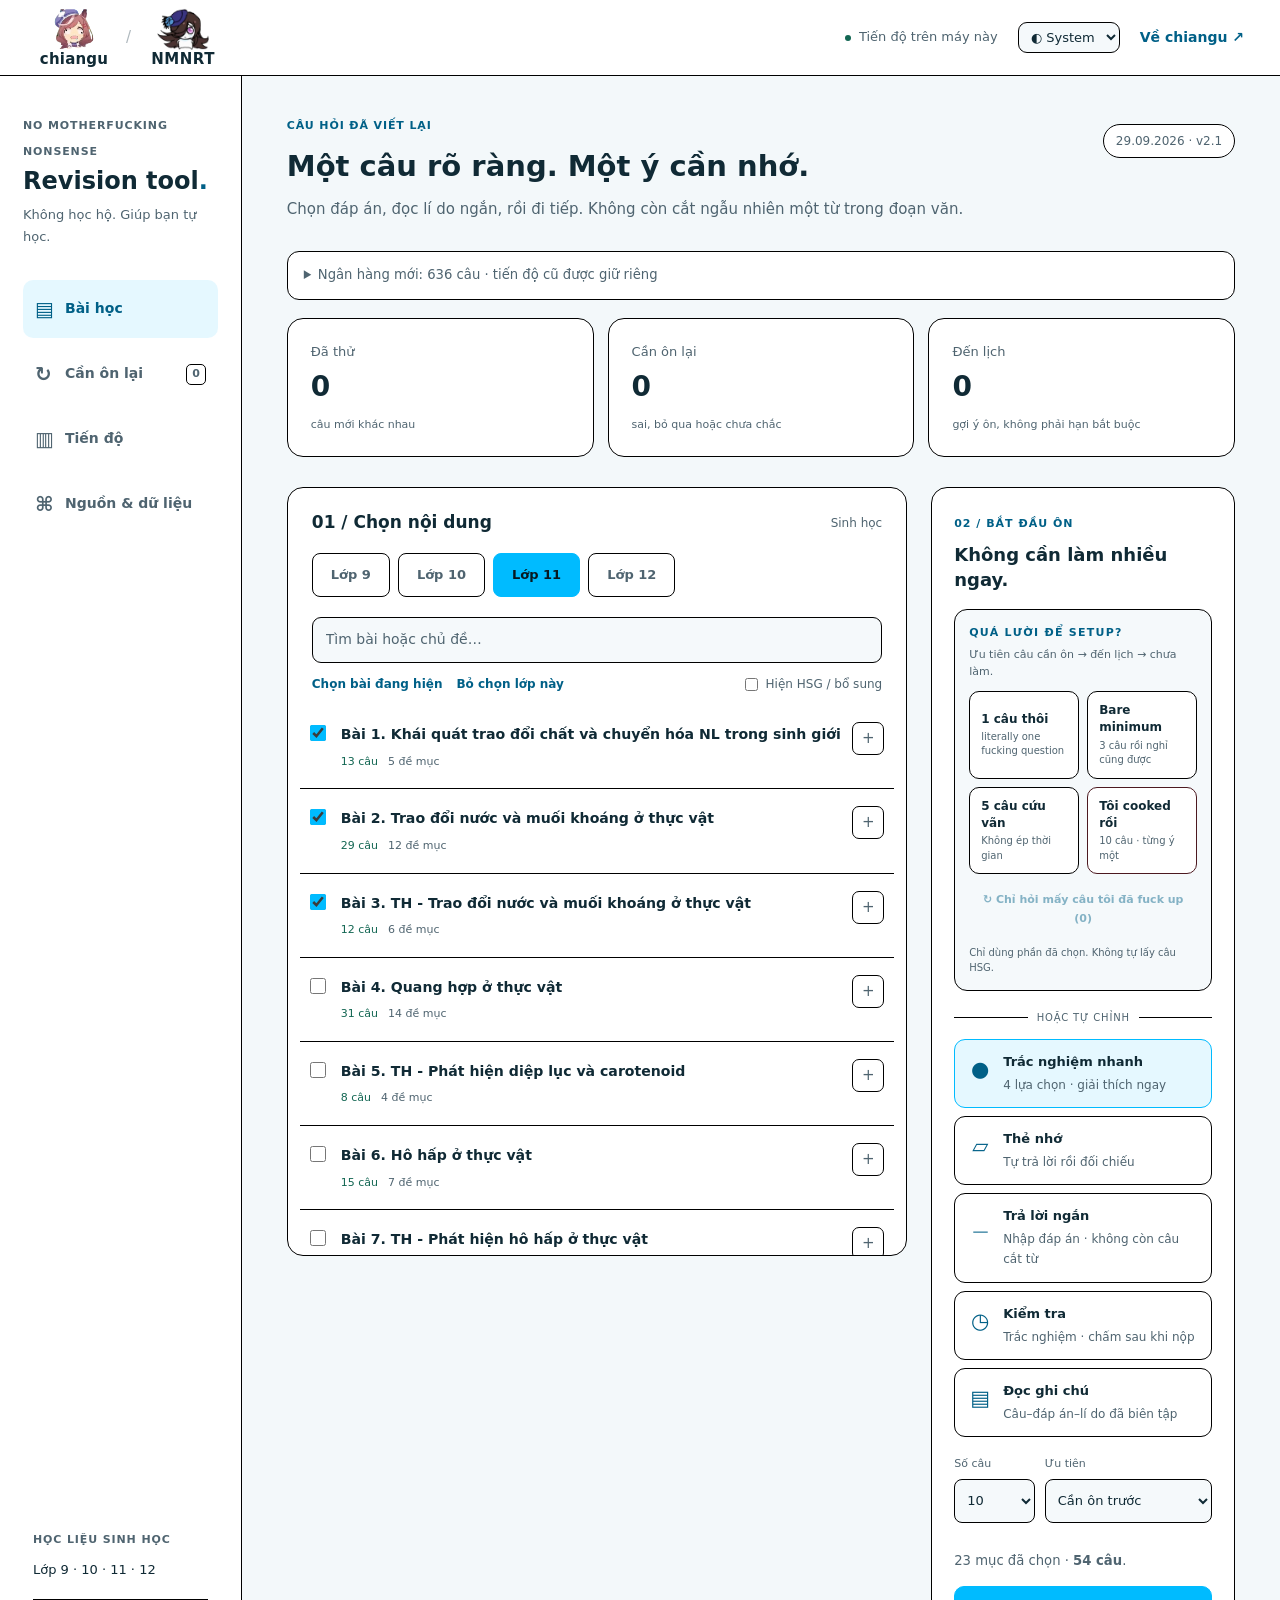
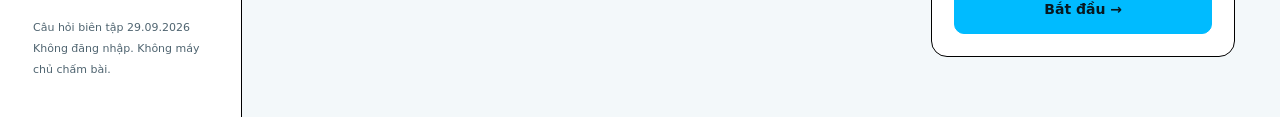
==== commit 82107260: "V2.2 Question update or somthing idk" ====
--- a/nmnrt/index.html
+++ b/nmnrt/index.html
@@ -11,12 +11,13 @@
 <link rel="icon" type="image/png" href="assets/rice-32.png?v=1.5" sizes="32x32">
 <link rel="icon" type="image/png" href="assets/rice-48.png?v=1.5" sizes="48x48">
 <link rel="apple-touch-icon" href="assets/rice-180.png?v=1.5" sizes="180x180">
-<link rel="stylesheet" href="../theme.css?v=1.9">
+<link rel="stylesheet" href="../theme.css?v=2.0">
 <link rel="stylesheet" href="styles.css?v=1.9">
-<script src="../theme.js?v=1.9"></script>
-<script src="core.js" defer></script>
-<script src="data.js?v=1.1" defer></script>
-<script src="app.js?v=1.9" defer></script>
+<link rel="stylesheet" href="audit.css?v=2.1">
+<script src="../theme.js?v=2.0"></script>
+<script src="core.js?v=2.1" defer></script>
+<script src="data.js?v=2.1" defer></script>
+<script src="app.js?v=2.1" defer></script>
 </head>
 <body>
 <a class="skip" href="#main">Bỏ qua đến nội dung</a>
@@ -45,12 +46,12 @@
 <aside class="sidebar" aria-label="Điều hướng ôn tập">
  <div class="side-brand"><span class="eyebrow">NO MOTHERFUCKING NONSENSE</span><h1>Revision tool<span>.</span></h1><p>Không học hộ. Giúp bạn tự học.</p></div>
  <nav class="main-nav" aria-label="Các mục"><button class="nav-btn active" data-view="learn"><span aria-hidden="true">▤</span>Bài học</button><button class="nav-btn" data-view="weak"><span aria-hidden="true">↻</span>Cần ôn lại <b id="weakCount">0</b></button><button class="nav-btn" data-view="progress"><span aria-hidden="true">▥</span>Tiến độ</button><button class="nav-btn" data-view="sources"><span aria-hidden="true">⌘</span>Nguồn & dữ liệu</button></nav>
- <div class="side-bottom"><span class="tiny-label">HỌC LIỆU SINH HỌC</span><p>Lớp 9 · 10 · 11 · 12</p><div class="side-rule"></div><small>Bản học liệu 24.09.2026<br>Không đăng nhập. Không máy chủ chấm bài.</small></div>
+ <div class="side-bottom"><span class="tiny-label">HỌC LIỆU SINH HỌC</span><p>Lớp 9 · 10 · 11 · 12</p><div class="side-rule"></div><small>Câu hỏi biên tập 29.09.2026<br>Không đăng nhập. Không máy chủ chấm bài.</small></div>
 </aside>
 <main id="main" tabindex="-1"><div id="app"><p class="loading">Đang mở học liệu…</p></div></main>
 </div>
 <div id="toast" role="status" aria-live="polite"></div>
-<dialog id="notesDialog"><div class="dialog-top"><strong id="dialogTitle">Ghi chú nguồn</strong><button class="icon-btn" id="closeNotes" aria-label="Đóng ghi chú">✕</button></div><div id="notesBody"></div></dialog>
+<dialog id="notesDialog"><div class="dialog-top"><strong id="dialogTitle">Ghi chú & đối chiếu</strong><button class="icon-btn" id="closeNotes" aria-label="Đóng ghi chú">✕</button></div><div id="notesBody"></div></dialog>
 <input type="file" id="importProgress" accept="application/json,.json" hidden>
 <noscript><div class="notice warning">NMNRT cần JavaScript để mở ghi chú, tạo phiên ôn và lưu tiến độ.</div></noscript>
 </body></html>
--- a/theme.css
+++ b/theme.css
@@ -1,5 +1,6 @@
 /* Shared Chiangu theme + utility-page chrome.
-   Page-specific layouts stay in their own stylesheets. */
+   Dark mode is intentionally page-aware: each legacy utility page keeps its
+   own layout while only its own surfaces are recolored. */
 
 @font-face {
   font-family: Comfortaa-Regular;
@@ -22,17 +23,13 @@
   --chiangu-dark-bg: #0b151c;
   --chiangu-dark-panel: #17252d;
   --chiangu-dark-panel-2: #1d2e38;
+  --chiangu-dark-panel-3: #243944;
   --chiangu-dark-text: #eef7fb;
   --chiangu-dark-muted: #afc3cd;
 }
 
-html[data-theme="light"] {
-  color-scheme: light;
-}
-
-html[data-theme="dark"] {
-  color-scheme: dark;
-}
+html[data-theme="light"] { color-scheme: light; }
+html[data-theme="dark"]  { color-scheme: dark; }
 
 /* ---------- Shared toolbar for root utility pages ---------- */
 .chiangu-page-toolbar {
@@ -65,14 +62,8 @@
   transition: background .18s ease, transform .1s ease;
 }
 
-.chiangu-back-button:hover {
-  background: var(--chiangu-cyan-hover);
-}
-
-.chiangu-back-button:active {
-  background: var(--chiangu-cyan-active);
-  transform: scale(.97);
-}
+.chiangu-back-button:hover { background: var(--chiangu-cyan-hover); }
+.chiangu-back-button:active { background: var(--chiangu-cyan-active); transform: scale(.97); }
 
 .chiangu-back-button:focus-visible,
 .chiangu-theme-select:focus-visible {
@@ -100,66 +91,217 @@
   font-size: 13px;
 }
 
-/* ---------- Conservative dark styling for utility pages ---------- */
-html[data-theme="dark"] body.chiangu-utility-page {
-  background-color: var(--chiangu-dark-bg) !important;
-  color: var(--chiangu-dark-text);
-}
-
-html[data-theme="dark"] body.chiangu-utility-page .container,
-html[data-theme="dark"] body.chiangu-utility-page .no-print,
-html[data-theme="dark"] body.chiangu-utility-page .section,
-html[data-theme="dark"] body.chiangu-utility-page .controls,
-html[data-theme="dark"] body.chiangu-utility-page .question,
-html[data-theme="dark"] body.chiangu-utility-page .question-item,
-html[data-theme="dark"] body.chiangu-utility-page .result,
-html[data-theme="dark"] body.chiangu-utility-page .output,
-html[data-theme="dark"] body.chiangu-utility-page .card {
-  background-color: var(--chiangu-dark-panel) !important;
-  color: var(--chiangu-dark-text) !important;
-  border-color: var(--chiangu-border) !important;
-}
-
-html[data-theme="dark"] body.chiangu-utility-page h1,
-html[data-theme="dark"] body.chiangu-utility-page h2,
-html[data-theme="dark"] body.chiangu-utility-page h3,
-html[data-theme="dark"] body.chiangu-utility-page h4,
-html[data-theme="dark"] body.chiangu-utility-page label,
-html[data-theme="dark"] body.chiangu-utility-page p,
-html[data-theme="dark"] body.chiangu-utility-page li,
-html[data-theme="dark"] body.chiangu-utility-page td,
-html[data-theme="dark"] body.chiangu-utility-page caption {
-  color: var(--chiangu-dark-text) !important;
-}
-
-html[data-theme="dark"] body.chiangu-utility-page input,
-html[data-theme="dark"] body.chiangu-utility-page textarea,
-html[data-theme="dark"] body.chiangu-utility-page select {
-  background-color: var(--chiangu-dark-panel-2) !important;
-  color: var(--chiangu-dark-text) !important;
-  border-color: #000000 !important;
-}
-
-html[data-theme="dark"] body.chiangu-utility-page table,
-html[data-theme="dark"] body.chiangu-utility-page th,
-html[data-theme="dark"] body.chiangu-utility-page td {
-  border-color: #000000 !important;
-}
-
-html[data-theme="dark"] body.chiangu-utility-page th {
-  background-color: var(--chiangu-dark-panel-2) !important;
-  color: var(--chiangu-dark-text) !important;
-}
-
 html[data-theme="dark"] .chiangu-theme-select {
   background: var(--chiangu-dark-panel-2);
   color: var(--chiangu-dark-text);
 }
 
-/* The printable certificate should remain a white document in dark mode. */
-html[data-theme="dark"] body.chiangu-utility-page .certificate-page,
-html[data-theme="dark"] body.chiangu-utility-page .certificate {
-  background: #ffffff !important;
+/* ---------- Base utility-page dark background ---------- */
+html[data-theme="dark"] body.chiangu-utility-page {
+  background: var(--chiangu-dark-bg) !important;
+  color: var(--chiangu-dark-text);
+}
+
+/* =========================================================
+   DECRYPTOR PAGES
+   ========================================================= */
+html[data-theme="dark"] body.utility-decryptor .container {
+  background: var(--chiangu-dark-panel) !important;
+  color: var(--chiangu-dark-text);
+  box-shadow: 0 2px 12px rgba(0,0,0,.32);
+}
+
+html[data-theme="dark"] body.utility-decryptor h1,
+html[data-theme="dark"] body.utility-decryptor .section label {
+  color: var(--chiangu-dark-text) !important;
+}
+
+html[data-theme="dark"] body.utility-decryptor input[type="text"],
+html[data-theme="dark"] body.utility-decryptor textarea {
+  background: var(--chiangu-dark-panel-2) !important;
+  color: var(--chiangu-dark-text) !important;
+  border-color: #000 !important;
+}
+
+html[data-theme="dark"] body.utility-decryptor input::placeholder,
+html[data-theme="dark"] body.utility-decryptor textarea::placeholder {
+  color: #81949e;
+}
+
+html[data-theme="dark"] body.utility-decryptor .output {
+  background: #101c23 !important;
+  color: var(--chiangu-dark-text) !important;
+  border-color: #000 !important;
+}
+
+html[data-theme="dark"] body.utility-decryptor .instruction {
+  background: #3b321f !important;
+  color: #f8e6bd !important;
+  border-left-color: #f39c12 !important;
+}
+
+html[data-theme="dark"] body.utility-decryptor .instruction h3 {
+  color: #ffc65c !important;
+}
+
+html[data-theme="dark"] body.utility-decryptor .warning {
+  background: #402329 !important;
+  color: #ffb6bf !important;
+  border-left-color: #e53e3e !important;
+}
+
+html[data-theme="dark"] body.utility-decryptor .success-msg {
+  background: #173a33 !important;
+  color: #a9ead8 !important;
+  border-left-color: #48bb78 !important;
+}
+
+html[data-theme="dark"] body.utility-decryptor .tab {
+  background: #dce3e8;
+  color: #26343b;
+}
+
+html[data-theme="dark"] body.utility-decryptor .tab.active {
+  background: var(--chiangu-cyan);
+  color: #fff;
+}
+
+/* =========================================================
+   QUESTION BANK PAGES
+   ========================================================= */
+html[data-theme="dark"] body.utility-questionbank .container {
+  background: var(--chiangu-dark-panel) !important;
+  color: var(--chiangu-dark-text) !important;
+  box-shadow: 0 2px 10px rgba(0,0,0,.28);
+}
+
+html[data-theme="dark"] body.utility-questionbank .controls {
+  background: var(--chiangu-dark-panel-2) !important;
+}
+
+html[data-theme="dark"] body.utility-questionbank .question-type,
+html[data-theme="dark"] body.utility-questionbank .question {
+  background: var(--chiangu-dark-panel) !important;
+  color: var(--chiangu-dark-text) !important;
+  border-color: #000 !important;
+}
+
+html[data-theme="dark"] body.utility-questionbank .question-type h3,
+html[data-theme="dark"] body.utility-questionbank .level-input label,
+html[data-theme="dark"] body.utility-questionbank .question,
+html[data-theme="dark"] body.utility-questionbank .answers {
+  color: var(--chiangu-dark-text) !important;
+}
+
+html[data-theme="dark"] body.utility-questionbank .level-input input,
+html[data-theme="dark"] body.utility-questionbank input[type="text"],
+html[data-theme="dark"] body.utility-questionbank input[type="number"],
+html[data-theme="dark"] body.utility-questionbank input[type="password"],
+html[data-theme="dark"] body.utility-questionbank textarea,
+html[data-theme="dark"] body.utility-questionbank select {
+  background: var(--chiangu-dark-panel-2) !important;
+  color: var(--chiangu-dark-text) !important;
+  border-color: #000 !important;
+}
+
+html[data-theme="dark"] body.utility-questionbank .total,
+html[data-theme="dark"] body.utility-questionbank .math-toolbar,
+html[data-theme="dark"] body.utility-questionbank .preview-box {
+  background: var(--chiangu-dark-panel-2) !important;
+  color: var(--chiangu-dark-text) !important;
+  border-color: #000 !important;
+}
+
+html[data-theme="dark"] body.utility-questionbank .math-button {
+  background: var(--chiangu-dark-panel-3) !important;
+  color: var(--chiangu-dark-text) !important;
+  border-color: #000 !important;
+}
+
+html[data-theme="dark"] body.utility-questionbank .login-box {
+  background: var(--chiangu-dark-panel) !important;
+  color: var(--chiangu-dark-text) !important;
+}
+
+/* Matrix tables are genuine dark tables, not white tables with white text. */
+html[data-theme="dark"] body.utility-questionbank .table-responsive,
+html[data-theme="dark"] body.utility-questionbank .matrix-table {
+  background: var(--chiangu-dark-panel) !important;
+  color: var(--chiangu-dark-text) !important;
+}
+
+html[data-theme="dark"] body.utility-questionbank .matrix-table caption {
+  color: var(--chiangu-dark-text) !important;
+  background: var(--chiangu-dark-panel) !important;
+}
+
+html[data-theme="dark"] body.utility-questionbank .matrix-table th {
+  background: var(--chiangu-dark-panel-2) !important;
+  color: var(--chiangu-dark-text) !important;
+  border-color: #000 !important;
+}
+
+html[data-theme="dark"] body.utility-questionbank .matrix-table td {
+  background: #132129 !important;
+  color: var(--chiangu-dark-text) !important;
+  border-color: #000 !important;
+}
+
+/* =========================================================
+   CERTIFICATE MAKER
+   Keep the printable certificate itself white; only the editor chrome darkens.
+   ========================================================= */
+html[data-theme="dark"] body.utility-certificate .no-print {
+  background: var(--chiangu-dark-panel) !important;
+  color: var(--chiangu-dark-text) !important;
+}
+
+html[data-theme="dark"] body.utility-certificate .no-print h1,
+html[data-theme="dark"] body.utility-certificate .no-print h2,
+html[data-theme="dark"] body.utility-certificate .no-print h3,
+html[data-theme="dark"] body.utility-certificate .no-print label,
+html[data-theme="dark"] body.utility-certificate .no-print p,
+html[data-theme="dark"] body.utility-certificate .no-print .text-gray-600,
+html[data-theme="dark"] body.utility-certificate .no-print .text-gray-700,
+html[data-theme="dark"] body.utility-certificate .no-print .text-gray-800,
+html[data-theme="dark"] body.utility-certificate .no-print .text-gray-900 {
+  color: var(--chiangu-dark-text) !important;
+}
+
+html[data-theme="dark"] body.utility-certificate .no-print input,
+html[data-theme="dark"] body.utility-certificate .no-print select,
+html[data-theme="dark"] body.utility-certificate .no-print textarea {
+  background: var(--chiangu-dark-panel-2) !important;
+  color: var(--chiangu-dark-text) !important;
+  border-color: #000 !important;
+}
+
+html[data-theme="dark"] body.utility-certificate .no-print input::placeholder,
+html[data-theme="dark"] body.utility-certificate .no-print textarea::placeholder {
+  color: #81949e !important;
+}
+
+html[data-theme="dark"] body.utility-certificate .no-print .bg-blue-50 {
+  background: #163445 !important;
+  border-color: var(--chiangu-cyan) !important;
+}
+
+html[data-theme="dark"] body.utility-certificate .no-print .bg-white,
+html[data-theme="dark"] body.utility-certificate .no-print .bg-gray-50,
+html[data-theme="dark"] body.utility-certificate .no-print .bg-gray-100 {
+  background: var(--chiangu-dark-panel-2) !important;
+}
+
+/* Never invert the certificate canvas; it is a document intended for print. */
+html[data-theme="dark"] body.utility-certificate .certificate-page,
+html[data-theme="dark"] body.utility-certificate .certificate,
+html[data-theme="dark"] body.utility-certificate .certificate * {
+  color-scheme: light;
+}
+
+html[data-theme="dark"] body.utility-certificate .certificate-page,
+html[data-theme="dark"] body.utility-certificate .certificate {
+  background: #fff !important;
   color: #111827 !important;
 }
 
@@ -169,9 +311,7 @@
     margin-bottom: 12px;
   }
 
-  .chiangu-back-button {
-    padding: 10px 13px;
-  }
+  .chiangu-back-button { padding: 10px 13px; }
 
   .chiangu-theme-field > span {
     position: absolute;
@@ -187,7 +327,5 @@
 }
 
 @media print {
-  .chiangu-page-toolbar {
-    display: none !important;
-  }
-}
+  .chiangu-page-toolbar { display: none !important; }
+}
--- a/nmnrt/audit.css
+++ b/nmnrt/audit.css
@@ -0,0 +1,71 @@
+/* NMNRT 2.1: scoped additions only. Existing site/theme CSS stays in place. */
+.audit-update { margin: 0 0 18px; padding: 12px 16px; border: 1px solid var(--line); border-radius: 12px; background: var(--panel); }
+.audit-update summary { cursor: pointer; font-size: .88rem; color: var(--muted); }
+.audit-update p { margin-top: 10px; font-size: .86rem; }
+.grade-caveat { margin: 8px 18px 16px; padding: 12px; border-radius: 10px; background: var(--warn-bg); color: var(--warn); font-size: .85rem; line-height: 1.65; }
+.lesson-title-btn { padding: 0; color: var(--ink); font-size: .94rem; text-align: left; line-height: 1.65; }
+.lesson-title-btn:hover { text-decoration: underline; }
+.setup-info { padding: 14px 0; color: var(--muted); font-size: .88rem; }
+.start-btn { width: 100%; }
+.question.mcq-question { font-size: clamp(1.16rem, 1.7vw, 1.5rem); font-weight: 600; line-height: 1.65; text-align: left; }
+.choice-content { min-width: 0; flex: 1; }
+.choice-state { display: block; margin-top: 4px; font-size: .72rem; font-weight: 700; }
+.mcq-option { min-height: 64px; }
+.mcq-option:disabled { opacity: 1; cursor: default; }
+.mcq-feedback h3.skipped { color: var(--warn); }
+.your-answer { margin: 10px 0; overflow-wrap: anywhere; }
+.mcq-feedback .mcq-explain { line-height: 1.8; }
+.audit-disclosure { margin: 14px 0; color: var(--muted); font-size: .83rem; }
+.audit-disclosure summary { cursor: pointer; }
+.audit-disclosure p { padding-top: 8px; }
+.rating-buttons { margin-top: 18px; }
+.review-item > summary { gap: 12px; align-items: baseline; }
+.review-item > summary > span:last-child { min-width: 0; line-height: 1.6; }
+.review-item { padding: 16px 20px; }
+.review-item .your-answer { padding-top: 14px; }
+.result-hero { padding: 26px; }
+.result-hero .result-score { display: block; font-size: 3rem; color: var(--accent-text); }
+.panel-pad { padding: 22px; }
+.source-page .panel { margin-bottom: 20px; }
+.reference-list { padding-left: 22px; line-height: 1.7; font-size: .88rem; }
+.reference-list li { margin: 8px 0; }
+.reviewed-fact { margin-top: 14px; padding: 14px 16px; border: 1px solid var(--line); border-radius: 10px; background: var(--panel2); }
+.reviewed-fact h4 { margin: 0 0 8px; font-size: 1rem; }
+.reviewed-fact p { margin: 8px 0; }
+.reviewed-fact small { color: var(--muted); font-size: .73rem; overflow-wrap: anywhere; }
+.audit-note { margin: 12px 0; color: var(--muted); font-size: .88rem; }
+.reference-disclosure, .original-source { margin-top: 16px; }
+.reference-disclosure summary, .original-source summary { cursor: pointer; color: var(--accent-text); font-size: .9rem; }
+.original-source .teacher-task { margin-top: 12px; }
+.original-source .notice { margin-top: 12px; }
+#notesBody .section-block { border-bottom: 1px solid var(--line); padding-bottom: 22px; }
+.audit-shell { max-width: 1120px; margin: auto; padding: 28px 20px 60px; }
+.audit-shell .audit-controls { display: flex; gap: 12px; margin: 22px 0; align-items: center; flex-wrap: wrap; }
+.audit-shell input[type=search] { flex: 1; min-width: 200px; }
+.audit-shell .audit-card { padding: 22px; margin-bottom: 14px; }
+.audit-shell .audit-card h3 { font-size: 1.1rem; line-height: 1.6; margin: 12px 0; }
+.audit-shell .audit-card li { margin: 8px 0; }
+.audit-shell .audit-card .audit-correct { color: var(--good); font-weight: 700; }
+.audit-shell .audit-card small { color: var(--muted); }
+.audit-shell .audit-pager { display: flex; justify-content: space-between; align-items: center; gap: 12px; margin: 20px 0; }
+.audit-shell .audit-pager button { min-height: 44px; }
+.audit-shell .panel-pad p { margin: 12px 0; }
+.audit-shell code { overflow-wrap: anywhere; }
+@media (max-width: 650px) {
+ .question.mcq-question { font-size: 1.14rem; }
+ .mcq-options { grid-template-columns: 1fr; }
+ .study-card.mcq-card { padding: 22px 16px; }
+ .study-meta { gap: 8px; font-size: .73rem; }
+ .mcq-option { min-height: 62px; padding: 12px; font-size: .93rem; }
+ .mcq-feedback-foot { align-items: stretch; }
+ .review-item { padding: 14px; }
+ .review-item > summary { flex-wrap: wrap; }
+ .rating-buttons { grid-template-columns: 1fr 1fr; }
+ .panel-pad { padding: 16px; }
+ .audit-shell { padding-inline: 12px; }
+}
+@media print {
+ .original-source, .reference-disclosure, .audit-note, .toolbar, .sidebar, .topbar, .audit-update { display: none !important; }
+ .reviewed-fact { break-inside: avoid; color: #000; background: #fff; }
+ .reviewed-fact p, .reviewed-fact strong, .reviewed-fact h4 { color: #000 !important; }
+}
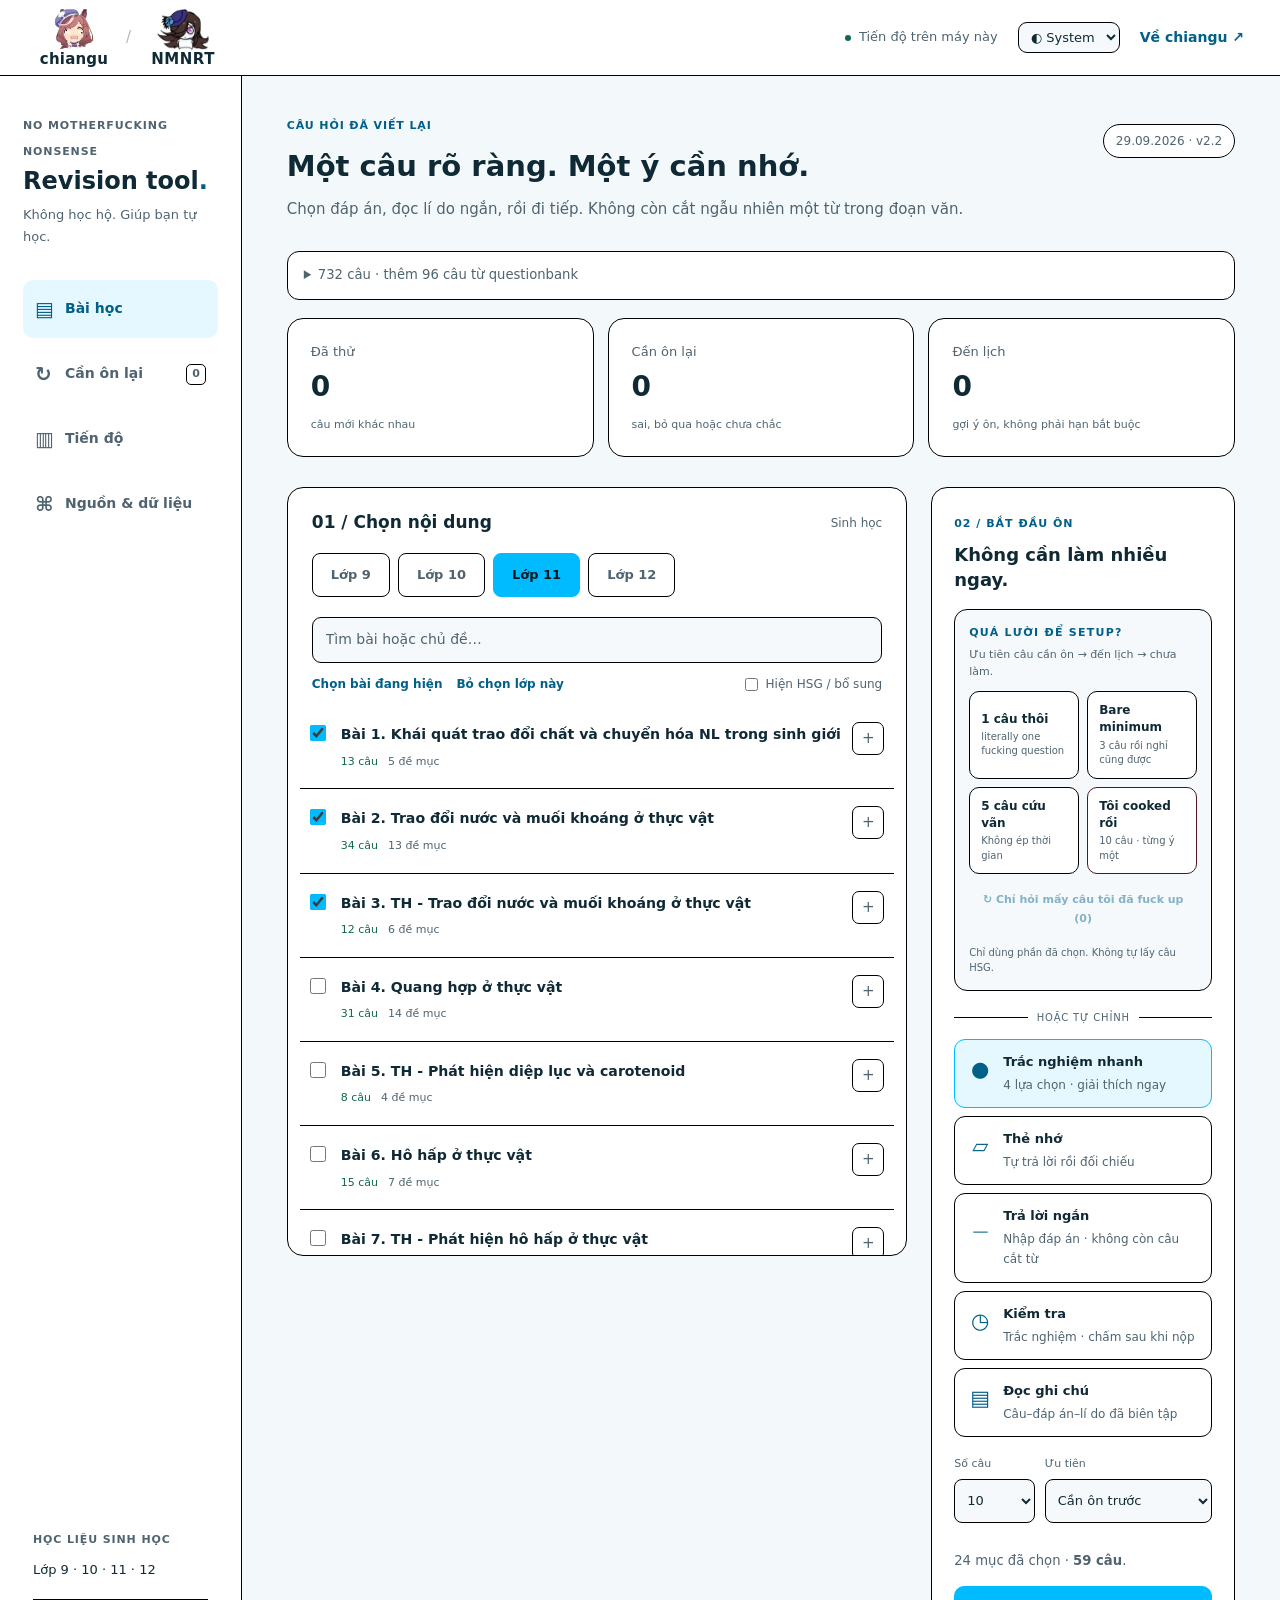
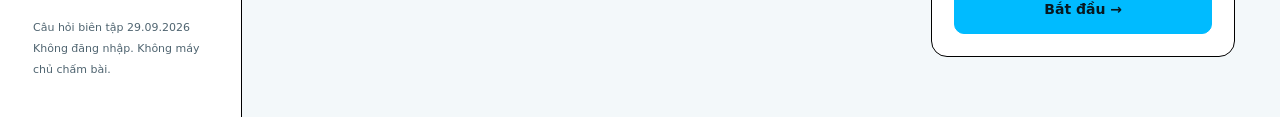
==== commit 82c7d52b: "V2.3 Questions again" ====
--- a/nmnrt/index.html
+++ b/nmnrt/index.html
@@ -13,11 +13,11 @@
 <link rel="apple-touch-icon" href="assets/rice-180.png?v=1.5" sizes="180x180">
 <link rel="stylesheet" href="../theme.css?v=2.0">
 <link rel="stylesheet" href="styles.css?v=1.9">
-<link rel="stylesheet" href="audit.css?v=2.1">
+<link rel="stylesheet" href="audit.css?v=2.2">
 <script src="../theme.js?v=2.0"></script>
-<script src="core.js?v=2.1" defer></script>
-<script src="data.js?v=2.1" defer></script>
-<script src="app.js?v=2.1" defer></script>
+<script src="core.js?v=2.2" defer></script>
+<script src="data.js?v=2.2" defer></script>
+<script src="app.js?v=2.2" defer></script>
 </head>
 <body>
 <a class="skip" href="#main">Bỏ qua đến nội dung</a>
--- a/nmnrt/audit.css
+++ b/nmnrt/audit.css
@@ -69,3 +69,12 @@
  .reviewed-fact { break-inside: avoid; color: #000; background: #fff; }
  .reviewed-fact p, .reviewed-fact strong, .reviewed-fact h4 { color: #000 !important; }
 }
+
+/* v2.2 source provenance, scoped to disclosures. */
+.bank-origin { margin-top: 12px; padding: 10px 0 0; border-top: 1px solid var(--line); font-size: .9rem; }
+.bank-origin > summary { cursor: pointer; color: var(--accent-text); font-weight: 700; }
+.bank-origin p { margin-top: 10px; line-height: 1.6; }
+.bank-origin code { overflow-wrap: anywhere; }
+.bank-origin .source-options { list-style: none; padding-left: 0; margin: 10px 0; }
+.bank-origin .source-options li { padding: 4px 0; }
+.source-quote { white-space: pre-wrap; }
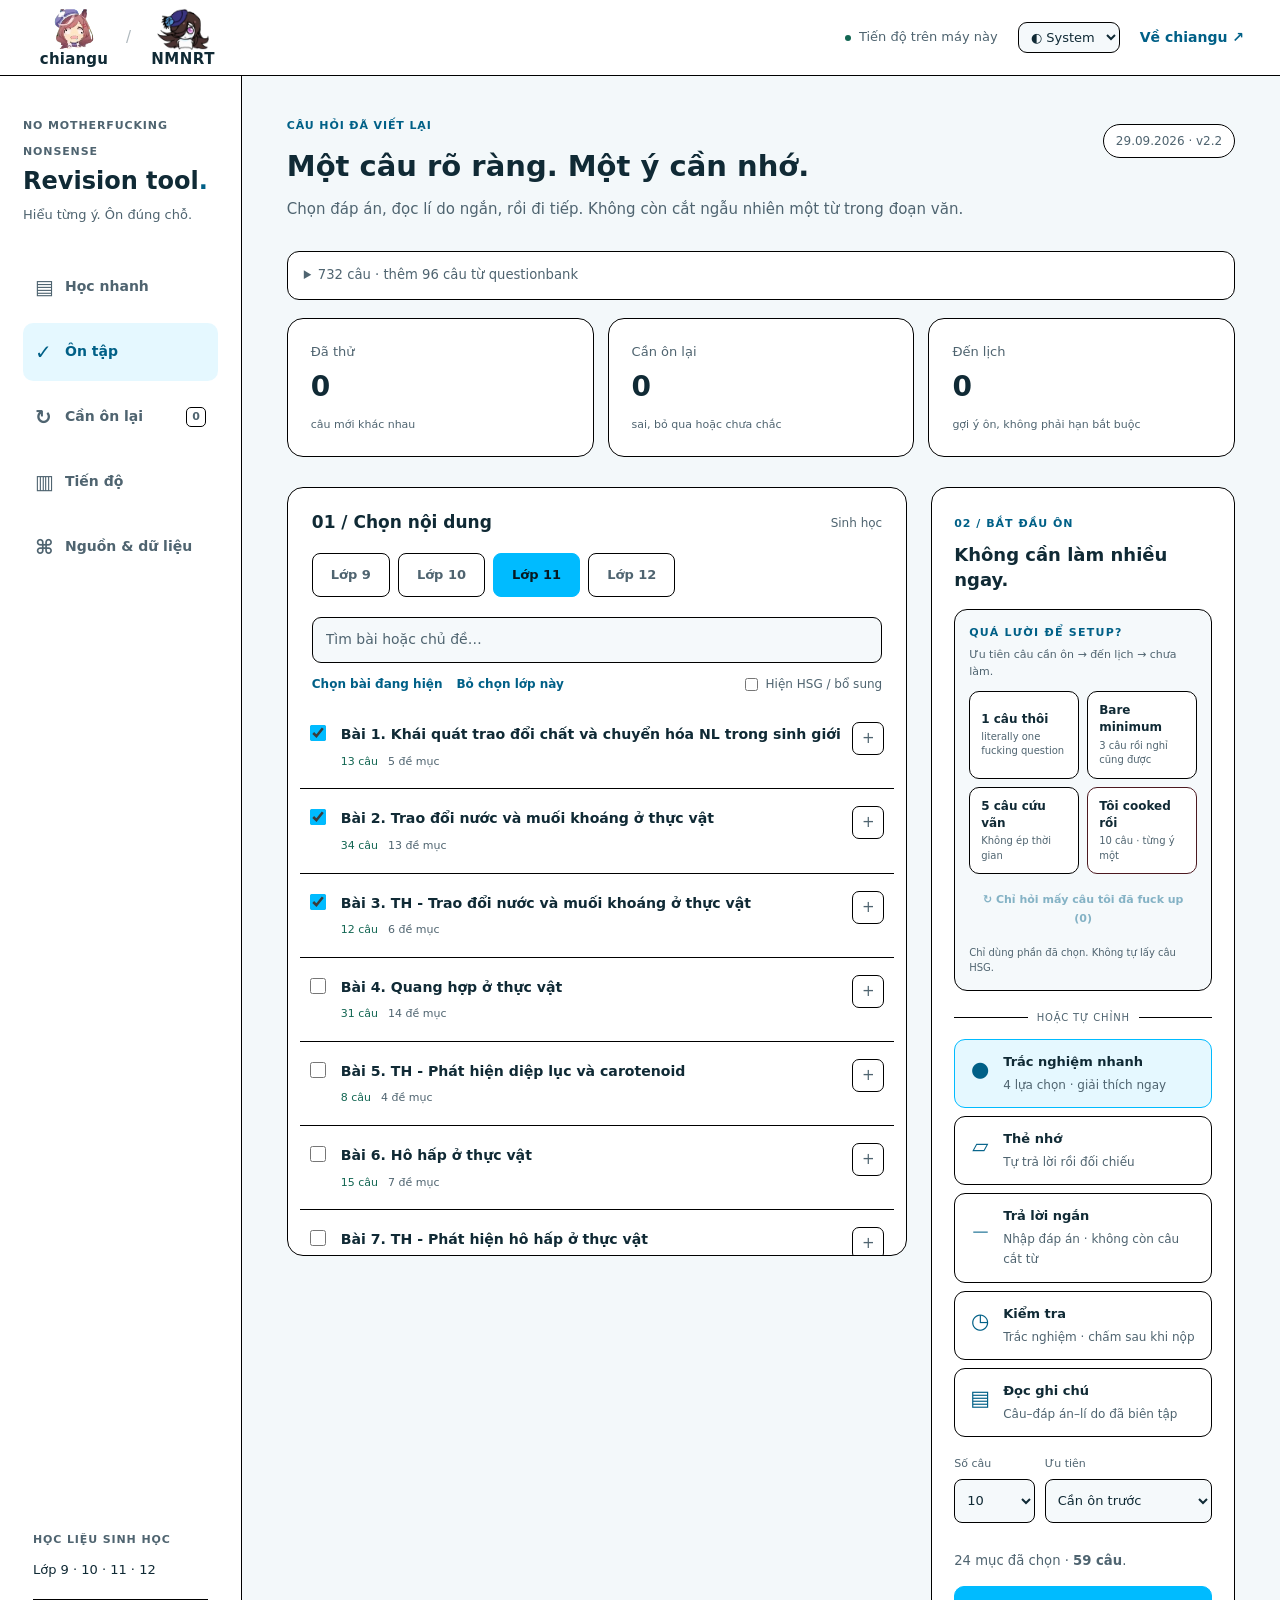
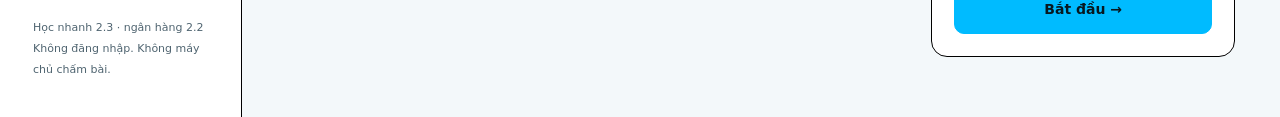
==== commit c9b1428c: "V2.67 67" ====
--- a/nmnrt/index.html
+++ b/nmnrt/index.html
@@ -2,7 +2,7 @@
 <html lang="vi">
 <head>
 <meta charset="utf-8"><meta name="viewport" content="width=device-width,initial-scale=1">
-<meta name="description" content="NMNRT — ôn Sinh học theo chủ đề từ học liệu nhantri. Trắc nghiệm ngắn, giải thích gọn, thẻ nhớ và kiểm tra.">
+<meta name="description" content="NMNRT — ôn Sinh học theo chủ đề từ học liệu nhantri. Học từng ý ngắn, trắc nghiệm, giải thích gọn và kiểm tra.">
 <meta name="color-scheme" content="light dark">
 <title>NMNRT · chiangu</title>
 <!-- Shared Chiangu artwork; explicit sizes for browser tabs and saved shortcuts. -->
@@ -17,7 +17,11 @@
 <script src="../theme.js?v=2.0"></script>
 <script src="core.js?v=2.2" defer></script>
 <script src="data.js?v=2.2" defer></script>
-<script src="app.js?v=2.2" defer></script>
+<link rel="stylesheet" href="learning.css?v=2.3">
+<script src="learning-core.js?v=2.3" defer></script>
+<script src="learning-data.js?v=2.3" defer></script>
+<script src="learning.js?v=2.3" defer></script>
+<script src="app.js?v=2.3" defer></script>
 </head>
 <body>
 <a class="skip" href="#main">Bỏ qua đến nội dung</a>
@@ -43,10 +47,10 @@
 </header>
 <div id="storageWarning" class="notice warning" hidden>Trình duyệt không cho lưu dữ liệu. Bạn vẫn ôn được; hãy xuất tiến độ trước khi đóng trang.</div>
 <div class="shell">
-<aside class="sidebar" aria-label="Điều hướng ôn tập">
- <div class="side-brand"><span class="eyebrow">NO MOTHERFUCKING NONSENSE</span><h1>Revision tool<span>.</span></h1><p>Không học hộ. Giúp bạn tự học.</p></div>
- <nav class="main-nav" aria-label="Các mục"><button class="nav-btn active" data-view="learn"><span aria-hidden="true">▤</span>Bài học</button><button class="nav-btn" data-view="weak"><span aria-hidden="true">↻</span>Cần ôn lại <b id="weakCount">0</b></button><button class="nav-btn" data-view="progress"><span aria-hidden="true">▥</span>Tiến độ</button><button class="nav-btn" data-view="sources"><span aria-hidden="true">⌘</span>Nguồn & dữ liệu</button></nav>
- <div class="side-bottom"><span class="tiny-label">HỌC LIỆU SINH HỌC</span><p>Lớp 9 · 10 · 11 · 12</p><div class="side-rule"></div><small>Câu hỏi biên tập 29.09.2026<br>Không đăng nhập. Không máy chủ chấm bài.</small></div>
+<aside class="sidebar" aria-label="Điều hướng học và ôn">
+ <div class="side-brand"><span class="eyebrow">NO MOTHERFUCKING NONSENSE</span><h1>Revision tool<span>.</span></h1><p>Hiểu từng ý. Ôn đúng chỗ.</p></div>
+ <nav class="main-nav" aria-label="Các mục"><button class="nav-btn" data-view="study"><span aria-hidden="true">▤</span>Học nhanh</button><button class="nav-btn active" data-view="learn"><span aria-hidden="true">✓</span>Ôn tập</button><button class="nav-btn" data-view="weak"><span aria-hidden="true">↻</span>Cần ôn lại <b id="weakCount">0</b></button><button class="nav-btn" data-view="progress"><span aria-hidden="true">▥</span>Tiến độ</button><button class="nav-btn" data-view="sources"><span aria-hidden="true">⌘</span>Nguồn & dữ liệu</button></nav>
+ <div class="side-bottom"><span class="tiny-label">HỌC LIỆU SINH HỌC</span><p>Lớp 9 · 10 · 11 · 12</p><div class="side-rule"></div><small>Học nhanh 2.3 · ngân hàng 2.2<br>Không đăng nhập. Không máy chủ chấm bài.</small></div>
 </aside>
 <main id="main" tabindex="-1"><div id="app"><p class="loading">Đang mở học liệu…</p></div></main>
 </div>
--- a/nmnrt/learning.css
+++ b/nmnrt/learning.css
@@ -0,0 +1,146 @@
+/* NMNRT 2.3 learning only. The existing site owns fonts, colors, themes and branding. */
+#learningView { --learn-border: #000; min-width: 0; }
+#learningView :is(button,input,select) { font: inherit; }
+#learningView :is(button,a,summary):focus-visible { outline: 3px solid var(--accent); outline-offset: 3px; }
+#learningView :is(h2,h3,p,summary,button,a) { overflow-wrap: anywhere; }
+#learningView .learn-head { display:flex; justify-content:space-between; align-items:flex-start; gap:18px; margin-bottom:24px; }
+#learningView .learn-head h2 { margin:8px 0 10px; font-size:clamp(24px,2.7vw,34px); line-height:1.4; }
+#learningView .learn-head p { color:var(--muted); max-width:62ch; line-height:1.7; }
+#learningView .learn-head > .tag { white-space:nowrap; margin-top:8px; }
+#learningView .learn-start { display:flex; align-items:center; justify-content:space-between; gap:20px; padding:22px 24px; margin-bottom:22px; border:1px solid var(--learn-border); }
+#learningView .learn-start h3 { margin-bottom:8px; }
+#learningView .learn-start p { color:var(--muted); font-size:14px; max-width:60ch; }
+#learningView .learn-start-actions { display:flex; align-items:center; flex-wrap:wrap; gap:10px; flex-shrink:0; }
+#learningView .learn-library { padding:24px; border:1px solid var(--learn-border); }
+#learningView .learn-library-top { display:flex; justify-content:space-between; gap:20px; flex-wrap:wrap; align-items:center; margin-bottom:20px; }
+#learningView .learn-grades { margin:0; }
+#learningView .learn-count { color:var(--muted); font-size:13px; max-width:28ch; }
+#learningView .learn-count strong { display:block; color:var(--ink); font-size:18px; margin-bottom:3px; }
+#learningView .learn-filter-row { display:grid; grid-template-columns:minmax(0,1fr) 165px; gap:14px; }
+#learningView .learn-filter-row label { display:grid; gap:8px; font-size:13px; font-weight:700; min-width:0; }
+#learningView .learn-filter-row :is(input,select) { box-sizing:border-box; min-width:0; width:100%; background:var(--panel2); color:var(--ink); border:1px solid var(--learn-border); border-radius:9px; padding:11px 12px; font-weight:400; font-size:14px; }
+#learningView .learn-filter-row input::placeholder { color:var(--muted); opacity:1; }
+#learningView .learn-extra { display:flex; gap:9px; align-items:center; width:fit-content; margin:16px 0 22px; color:var(--muted); font-size:14px; }
+#learningView .learn-extra input { width:18px; height:18px; accent-color:var(--accent); margin:0; }
+#learningView .learn-book-grid { display:grid; grid-template-columns:repeat(2,minmax(0,1fr)); gap:16px; }
+#learningView .learn-book { display:flex; flex-direction:column; padding:20px; border:1px solid var(--learn-border); border-radius:12px; background:var(--panel2); min-width:0; }
+#learningView .learn-book-label { display:flex; justify-content:space-between; flex-wrap:wrap; gap:6px; font-size:12px; color:var(--muted); margin-bottom:10px; }
+#learningView .learn-book-label > :first-child { color:var(--accent-text); font-weight:700; }
+#learningView .learn-book h3 { font-size:17px; line-height:1.5; margin-bottom:10px; }
+#learningView .learn-book > p { color:var(--muted); font-size:13px; line-height:1.7; margin-bottom:10px; }
+#learningView .learn-book .learn-book-topics { margin-bottom:18px; }
+#learningView .learn-open-book { align-self:flex-start; margin-top:auto; padding:9px 13px; font-size:13px; }
+#learningView .learn-book-empty { background:var(--panel); border-style:dashed; }
+#learningView .learn-book-empty .text-btn { align-self:flex-start; margin-top:auto; font-size:13px; }
+#learningView .learn-search-hits { padding:0; margin:0 0 16px; list-style:none; }
+#learningView .learn-search-hits li+li { margin-top:7px; }
+#learningView .learn-search-hits button { text-align:left; font-size:13px; line-height:1.6; }
+#learningView .learn-empty { padding:36px 18px; text-align:center; color:var(--muted); }
+#learningView .learn-empty p { margin:12px 0 20px; }
+#learningView :is(.learn-coverage,.learn-backup) { margin-top:18px; padding:16px 20px; background:var(--panel); border:1px solid var(--learn-border); border-radius:12px; color:var(--muted); font-size:13px; }
+#learningView :is(.learn-coverage,.learn-backup) summary { cursor:pointer; color:var(--ink); font-weight:700; padding:3px 0; }
+#learningView :is(.learn-coverage,.learn-backup) p { margin-top:14px; line-height:1.75; }
+#learningView .learn-backup .actions-row { margin:18px 0 0; }
+#learningView .learn-notice { padding:14px 16px; margin:0 0 20px; background:var(--warn-bg); color:var(--warn); border:1px solid var(--learn-border); border-radius:10px; font-size:13px; line-height:1.75; }
+#learningView .learn-footnote { text-align:center; font-size:12px; color:var(--muted); line-height:1.7; margin:22px 0 0; }
+#learningView .learn-reader { max-width:880px; margin:0 auto; }
+#learningView .learn-reader-toolbar { display:flex; align-items:center; justify-content:space-between; gap:12px; margin-bottom:26px; }
+#learningView .learn-reader-toolbar > button { font-size:13px; }
+#learningView .learn-position { color:var(--muted); white-space:nowrap; font-size:14px; }
+#learningView .learn-book-heading h2 { font-size:clamp(20px,2.2vw,27px); margin:8px 0 10px; line-height:1.5; }
+#learningView .learn-book-heading p { color:var(--muted); font-size:14px; line-height:1.7; }
+#learningView .learn-read-progress { display:flex; justify-content:space-between; gap:10px; margin:22px 0 8px; color:var(--muted); font-size:12px; }
+#learningView .learn-progress { display:block; width:100%; height:5px; border:0; background:var(--learn-border); color:var(--accent); border-radius:6px; margin-bottom:24px; }
+#learningView .learn-progress::-webkit-progress-bar { background:var(--learn-border); border-radius:6px; }
+#learningView .learn-progress::-webkit-progress-value { background:var(--accent); border-radius:6px; }
+#learningView .learn-progress::-moz-progress-bar { background:var(--accent); border-radius:6px; }
+#learningView .learn-concept { padding:32px 36px 22px; border:1px solid var(--learn-border); }
+#learningView .learn-concept-label { display:flex; justify-content:space-between; align-items:center; gap:12px; margin-bottom:22px; }
+#learningView .learn-concept-label .tag { font-size:12px; }
+#learningView .learn-concept h3 { font-size:clamp(24px,2.7vw,32px); line-height:1.4; margin:0 0 22px; }
+#learningView .learn-takeaway { color:var(--ink); background:var(--accent2); border-left:3px solid var(--accent); border-radius:0 9px 9px 0; padding:19px 20px; font-size:clamp(17px,1.8vw,21px); line-height:1.85; }
+#learningView .learn-explanation { margin-top:24px; }
+#learningView .learn-explanation > summary { width:fit-content; color:var(--accent-text); font-size:14px; cursor:pointer; padding:6px 0; }
+#learningView .learn-explanation p { margin:16px 0; line-height:1.8; }
+#learningView .learn-why { font-size:16px; }
+#learningView .learn-explanation .learn-provenance { color:var(--muted); font-size:12px; }
+#learningView .learn-source-question { border:1px solid var(--learn-border); border-radius:9px; padding:12px 14px; background:var(--panel2); font-size:13px; }
+#learningView .learn-source-question summary { cursor:pointer; }
+#learningView .learn-source-question p:last-child { margin-bottom:0; }
+#learningView .learn-reference-links { font-size:12px; line-height:1.75; padding-left:20px; }
+#learningView .learn-reference-links li { margin:6px 0; }
+#learningView .learn-explanation > .text-btn { font-size:13px; text-align:left; line-height:1.7; }
+#learningView .learn-concept-actions { display:flex; justify-content:space-between; gap:12px; margin-top:28px; padding-top:24px; border-top:1px solid var(--learn-border); }
+#learningView .learn-quiet-actions { display:flex; justify-content:space-between; gap:12px; margin-top:18px; }
+#learningView .learn-quiet-actions .text-btn { font-size:12px; text-align:left; }
+#learningView .learn-practice { display:flex; align-items:center; justify-content:space-between; gap:16px; padding:22px 0; }
+#learningView .learn-practice h3 { font-size:15px; margin-bottom:6px; }
+#learningView .learn-practice p { color:var(--muted); font-size:12px; max-width:35ch; }
+#learningView .learn-practice-actions { display:flex; gap:10px; flex-wrap:wrap; justify-content:flex-end; }
+#learningView .learn-practice-actions button { font-size:13px; padding:10px 13px; }
+#learningView .learn-toc { border:1px solid var(--learn-border); border-radius:12px; background:var(--panel); padding:18px 22px; }
+#learningView .learn-toc > summary { color:var(--muted); cursor:pointer; font-size:13px; font-weight:700; }
+#learningView .learn-toc-section { padding:18px 0 0; margin-top:18px; border-top:1px solid var(--learn-border); }
+#learningView .learn-toc-section h3 { font-size:14px; line-height:1.6; margin-bottom:12px; }
+#learningView .learn-toc-section p { font-size:12px; color:var(--muted); line-height:1.8; }
+#learningView .learn-toc-section ol { padding:0; margin:0; list-style:none; }
+#learningView .learn-toc-section li+li { margin-top:5px; }
+#learningView .learn-toc-section button { padding:6px 4px; text-align:left; font-size:13px; line-height:1.6; }
+#learningView .learn-current { font-weight:700; background:var(--accent2); border-radius:6px; }
+.learning-return { margin:12px 0 0; font-size:13px; }
+@media(max-width:1100px) {
+  #learningView .learn-start { flex-wrap:wrap; }
+  #learningView .learn-practice { flex-wrap:wrap; }
+  #learningView .learn-practice-actions { justify-content:flex-start; }
+}
+@media(max-width:650px) {
+  #learningView .learn-head { display:block; margin-bottom:20px; }
+  #learningView .learn-head > .tag { display:inline-block; margin-top:14px; }
+  #learningView .learn-start { padding:18px; gap:16px; }
+  #learningView .learn-start-actions { width:100%; flex-wrap:wrap; }
+  #learningView .learn-start-actions button { flex:1; font-size:13px; }
+  #learningView .learn-library { padding:16px; }
+  #learningView .learn-library-top { gap:12px; }
+  #learningView .learn-count { max-width:none; font-size:12px; }
+  #learningView .learn-count strong { display:inline; font-size:14px; }
+  #learningView .learn-filter-row { grid-template-columns:1fr; gap:12px; }
+  #learningView .learn-book-grid { grid-template-columns:1fr; gap:12px; }
+  #learningView .learn-book { padding:16px; }
+  #learningView .learn-reader-toolbar { gap:8px; flex-wrap:wrap; margin-bottom:20px; }
+  #learningView .learn-reader-toolbar > :last-child { font-size:12px; }
+  #learningView .learn-reader-toolbar > .secondary { padding:10px 12px; }
+  #learningView .learn-concept { padding:22px 18px 18px; }
+  #learningView .learn-concept-label { flex-wrap:wrap; gap:8px; margin-bottom:16px; }
+  #learningView .learn-concept h3 { font-size:24px; margin-bottom:18px; }
+  #learningView .learn-takeaway { font-size:17px; line-height:1.85; padding:16px 14px; }
+  #learningView .learn-concept-actions { gap:10px; }
+  #learningView .learn-concept-actions button { font-size:13px; padding:12px 14px; }
+  #learningView .learn-practice-actions { width:100%; }
+  #learningView .learn-practice-actions button { flex:1; }
+  #learningView .learn-toc { padding:16px; }
+  #learningView :is(.learn-coverage,.learn-backup) { padding:14px 16px; }
+}
+@media(max-width:720px) {
+  /* Five navigation destinations remain visible; the last spans the row. */
+  .main-nav > .nav-btn:last-child:nth-child(odd) { grid-column:1 / -1; }
+}
+@media print {
+  #learningView :is(.learn-start,.learn-filter-row,.learn-grades,.learn-extra,.learn-backup,.learn-concept-actions,.learn-quiet-actions,.learn-practice,.learn-reader-toolbar) { display:none; }
+  #learningView { color:#000; }
+  #learningView :is(.learn-concept,.learn-takeaway,.learn-book,.learn-library) { background:#fff; color:#000; }
+}
+#learningView .learn-chapter { margin-top:18px; padding:26px 28px; border:1px solid var(--learn-border); }
+#learningView .learn-chapter > h3 { color:var(--accent-text); font-size:18px; line-height:1.6; margin-bottom:22px; }
+#learningView .learn-whole-point + .learn-whole-point { padding-top:24px; margin-top:24px; border-top:1px solid var(--learn-border); }
+#learningView .learn-whole-point h4 { margin:0 0 12px; font-size:17px; line-height:1.5; }
+#learningView .learn-whole-point > p { font-size:16px; line-height:1.85; color:var(--ink); }
+#learningView .learn-whole-point > div { display:flex; justify-content:space-between; gap:12px; flex-wrap:wrap; align-items:center; margin-top:14px; }
+#learningView .learn-whole-state { font-size:12px; color:var(--muted); }
+#learningView .learn-whole-point button { font-size:12px; }
+#learningView .learn-overview-actions { margin-top:24px; display:flex; flex-wrap:wrap; gap:12px; }
+@media(max-width:650px) {
+ #learningView .learn-chapter { padding:20px 18px; }
+ #learningView .learn-overview-actions button { width:100%; font-size:13px; }
+}
+/* Keep foreground/background in sync when the shared theme switches. */
+#learningView .secondary { transition: border-color .15s ease, transform .1s ease; }
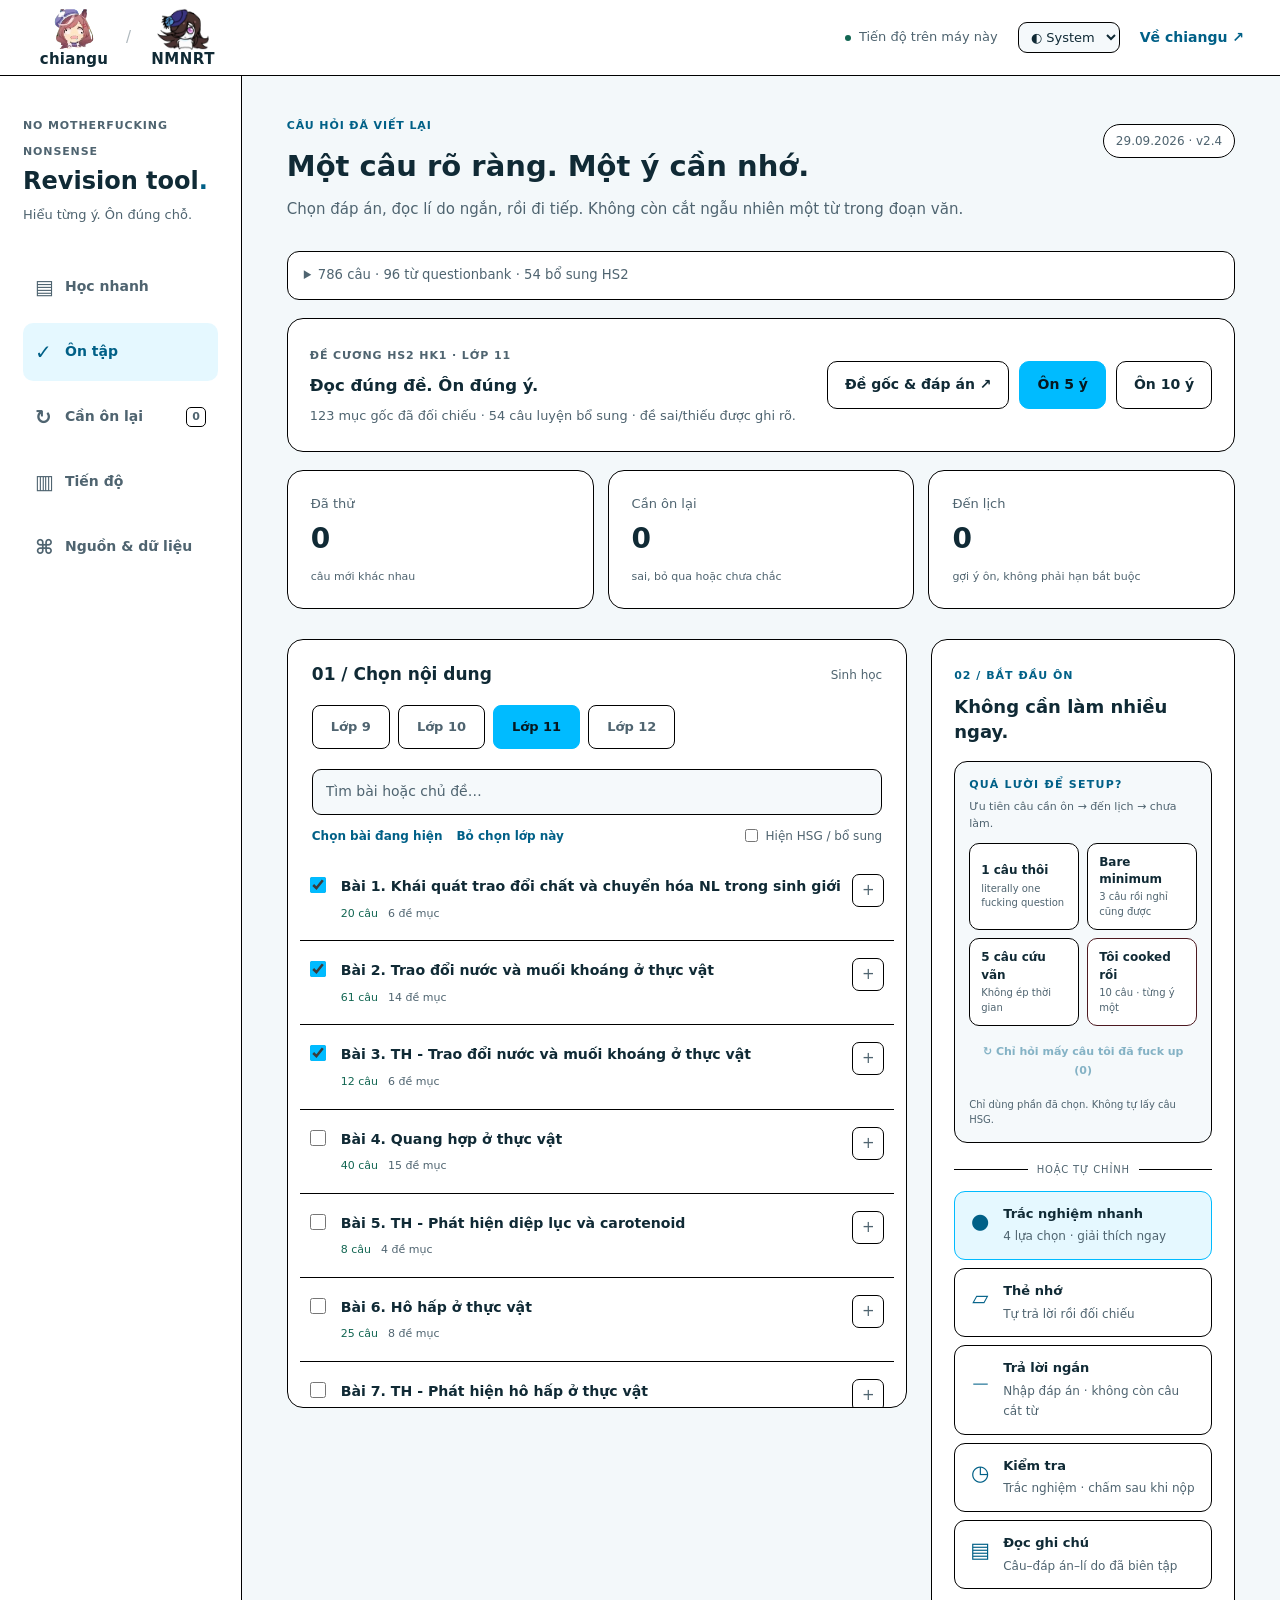
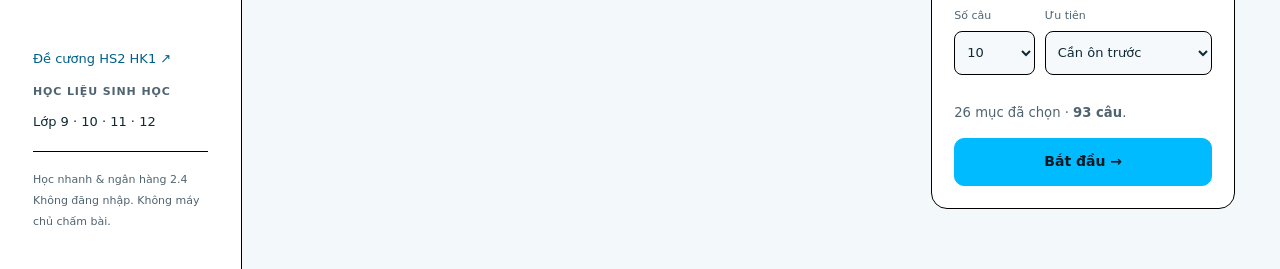
==== commit 176a46b9: "V2.69 Dialon" ====
--- a/nmnrt/index.html
+++ b/nmnrt/index.html
@@ -16,12 +16,13 @@
 <link rel="stylesheet" href="audit.css?v=2.2">
 <script src="../theme.js?v=2.0"></script>
 <script src="core.js?v=2.2" defer></script>
-<script src="data.js?v=2.2" defer></script>
+<script src="data.js?v=2.4" defer></script>
 <link rel="stylesheet" href="learning.css?v=2.3">
+<link rel="stylesheet" href="hs2.css?v=2.4">
 <script src="learning-core.js?v=2.3" defer></script>
-<script src="learning-data.js?v=2.3" defer></script>
-<script src="learning.js?v=2.3" defer></script>
-<script src="app.js?v=2.3" defer></script>
+<script src="learning-data.js?v=2.4" defer></script>
+<script src="learning.js?v=2.4" defer></script>
+<script src="app.js?v=2.4" defer></script>
 </head>
 <body>
 <a class="skip" href="#main">Bỏ qua đến nội dung</a>
@@ -50,7 +51,7 @@
 <aside class="sidebar" aria-label="Điều hướng học và ôn">
  <div class="side-brand"><span class="eyebrow">NO MOTHERFUCKING NONSENSE</span><h1>Revision tool<span>.</span></h1><p>Hiểu từng ý. Ôn đúng chỗ.</p></div>
  <nav class="main-nav" aria-label="Các mục"><button class="nav-btn" data-view="study"><span aria-hidden="true">▤</span>Học nhanh</button><button class="nav-btn active" data-view="learn"><span aria-hidden="true">✓</span>Ôn tập</button><button class="nav-btn" data-view="weak"><span aria-hidden="true">↻</span>Cần ôn lại <b id="weakCount">0</b></button><button class="nav-btn" data-view="progress"><span aria-hidden="true">▥</span>Tiến độ</button><button class="nav-btn" data-view="sources"><span aria-hidden="true">⌘</span>Nguồn & dữ liệu</button></nav>
- <div class="side-bottom"><span class="tiny-label">HỌC LIỆU SINH HỌC</span><p>Lớp 9 · 10 · 11 · 12</p><div class="side-rule"></div><small>Học nhanh 2.3 · ngân hàng 2.2<br>Không đăng nhập. Không máy chủ chấm bài.</small></div>
+ <div class="side-bottom"><p><a href="hs2/index.html">Đề cương HS2 HK1 ↗</a></p><span class="tiny-label">HỌC LIỆU SINH HỌC</span><p>Lớp 9 · 10 · 11 · 12</p><div class="side-rule"></div><small>Học nhanh & ngân hàng 2.4<br>Không đăng nhập. Không máy chủ chấm bài.</small></div>
 </aside>
 <main id="main" tabindex="-1"><div id="app"><p class="loading">Đang mở học liệu…</p></div></main>
 </div>
--- a/nmnrt/hs2.css
+++ b/nmnrt/hs2.css
@@ -0,0 +1,6 @@
+/* HS2-only UI. Root/homepage and existing colors are not changed. */
+.hs2-banner{padding:22px;display:flex;align-items:center;justify-content:space-between;gap:20px;margin:18px 0}
+.hs2-banner h3{margin:6px 0 8px;font-size:1.1rem}.hs2-banner p{font-size:.86rem;color:var(--muted);max-width:64ch}.hs2-banner .actions-row{flex-shrink:0;flex-wrap:wrap}
+.hs2-provenance{margin:15px 0;padding:14px;border:1px solid var(--line);border-radius:10px;background:var(--panel2);font-size:.84rem}
+.hs2-provenance small{color:var(--muted)}.hs2-provenance .source-quote{white-space:normal;margin:10px 0}
+@media(max-width:1120px){.hs2-banner{flex-direction:column;align-items:flex-start}}@media(max-width:450px){.hs2-banner{padding:17px}.hs2-banner .actions-row{width:100%;gap:9px}.hs2-banner .actions-row a{width:100%;justify-content:center}.hs2-banner .actions-row button{flex:1}}
